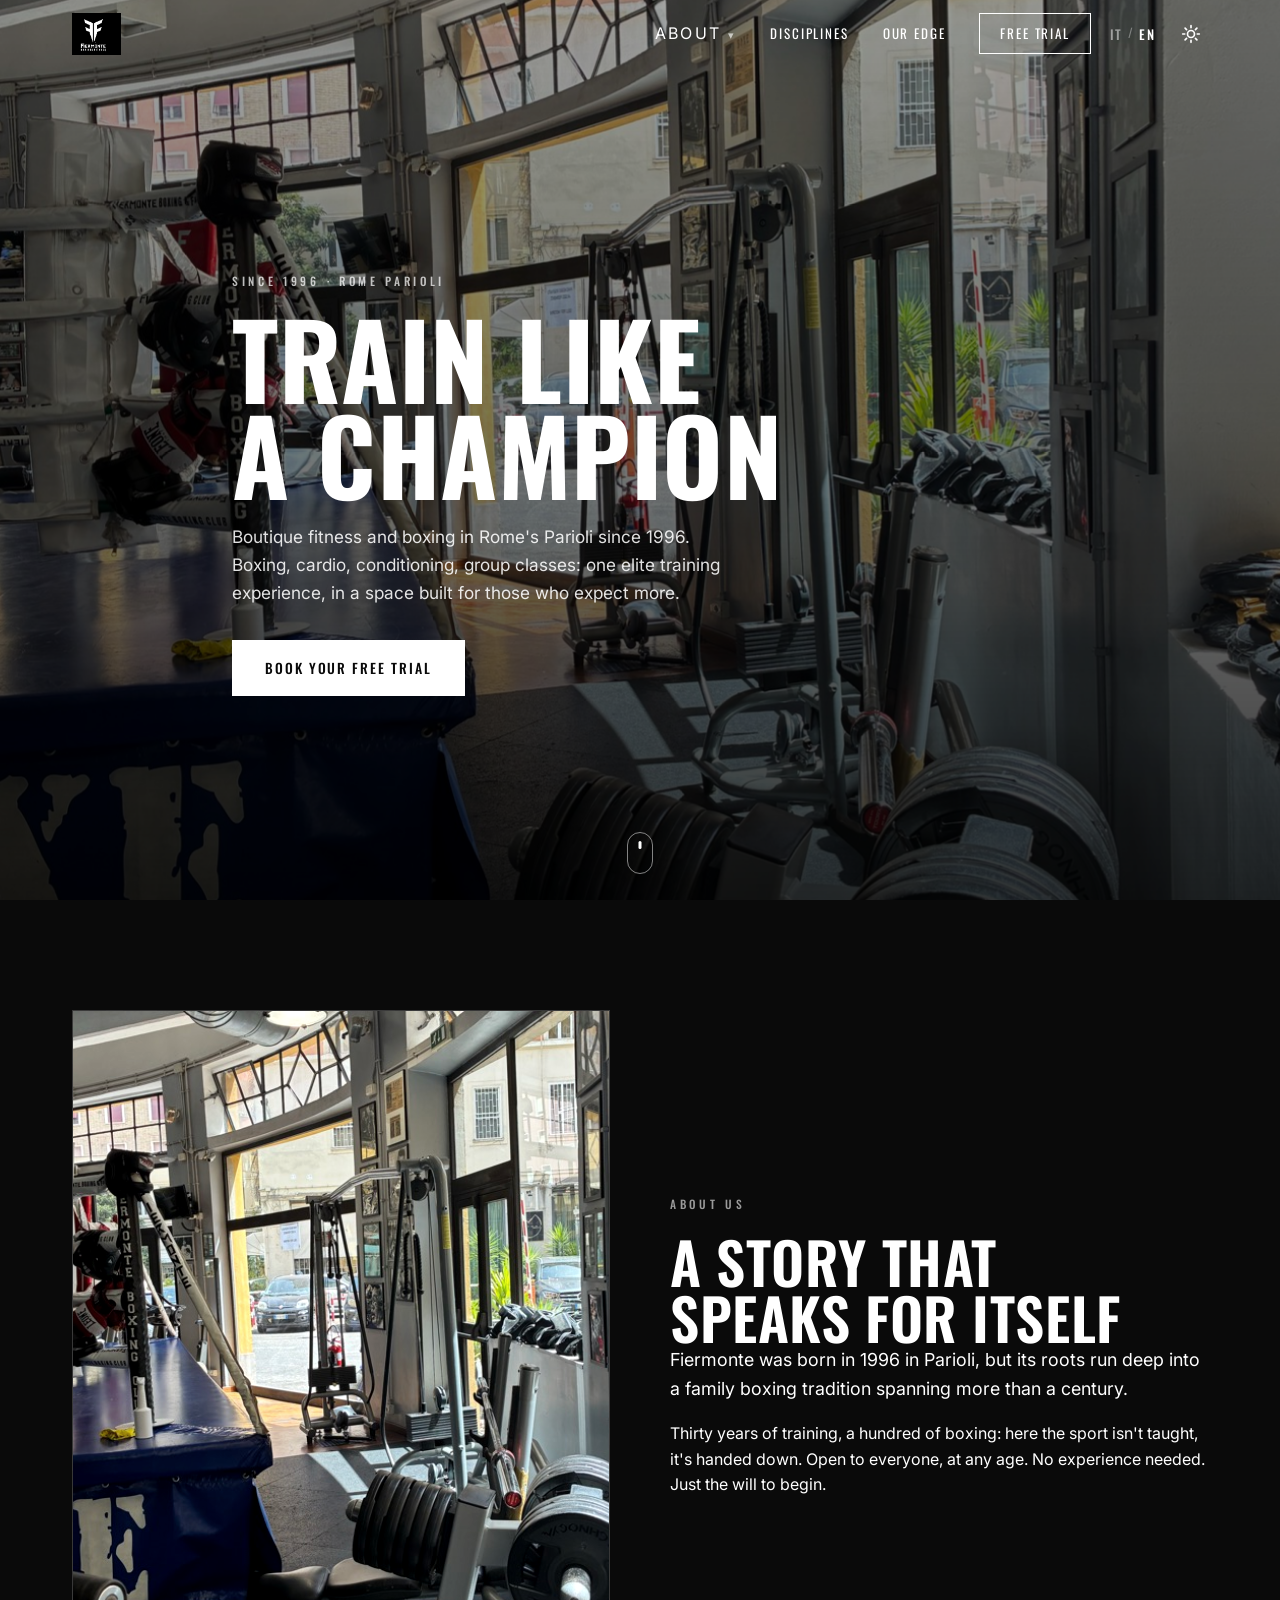
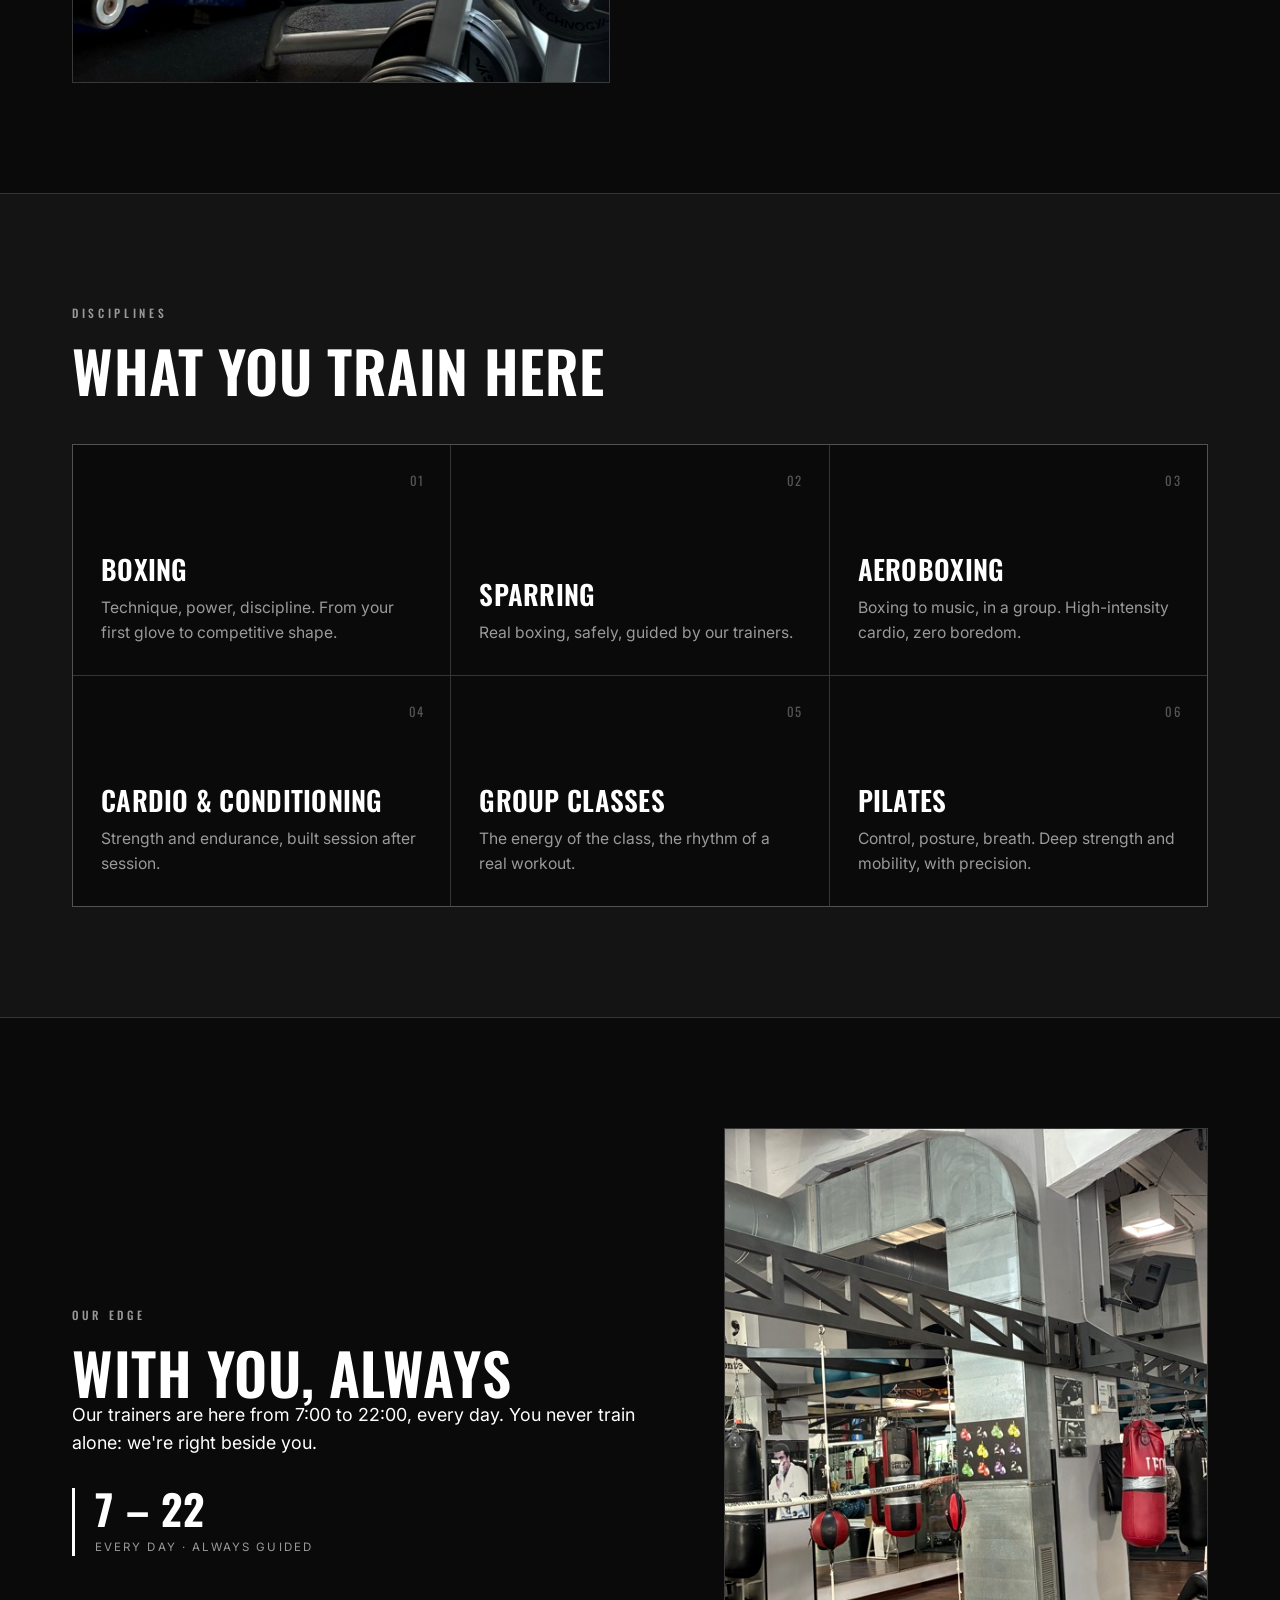
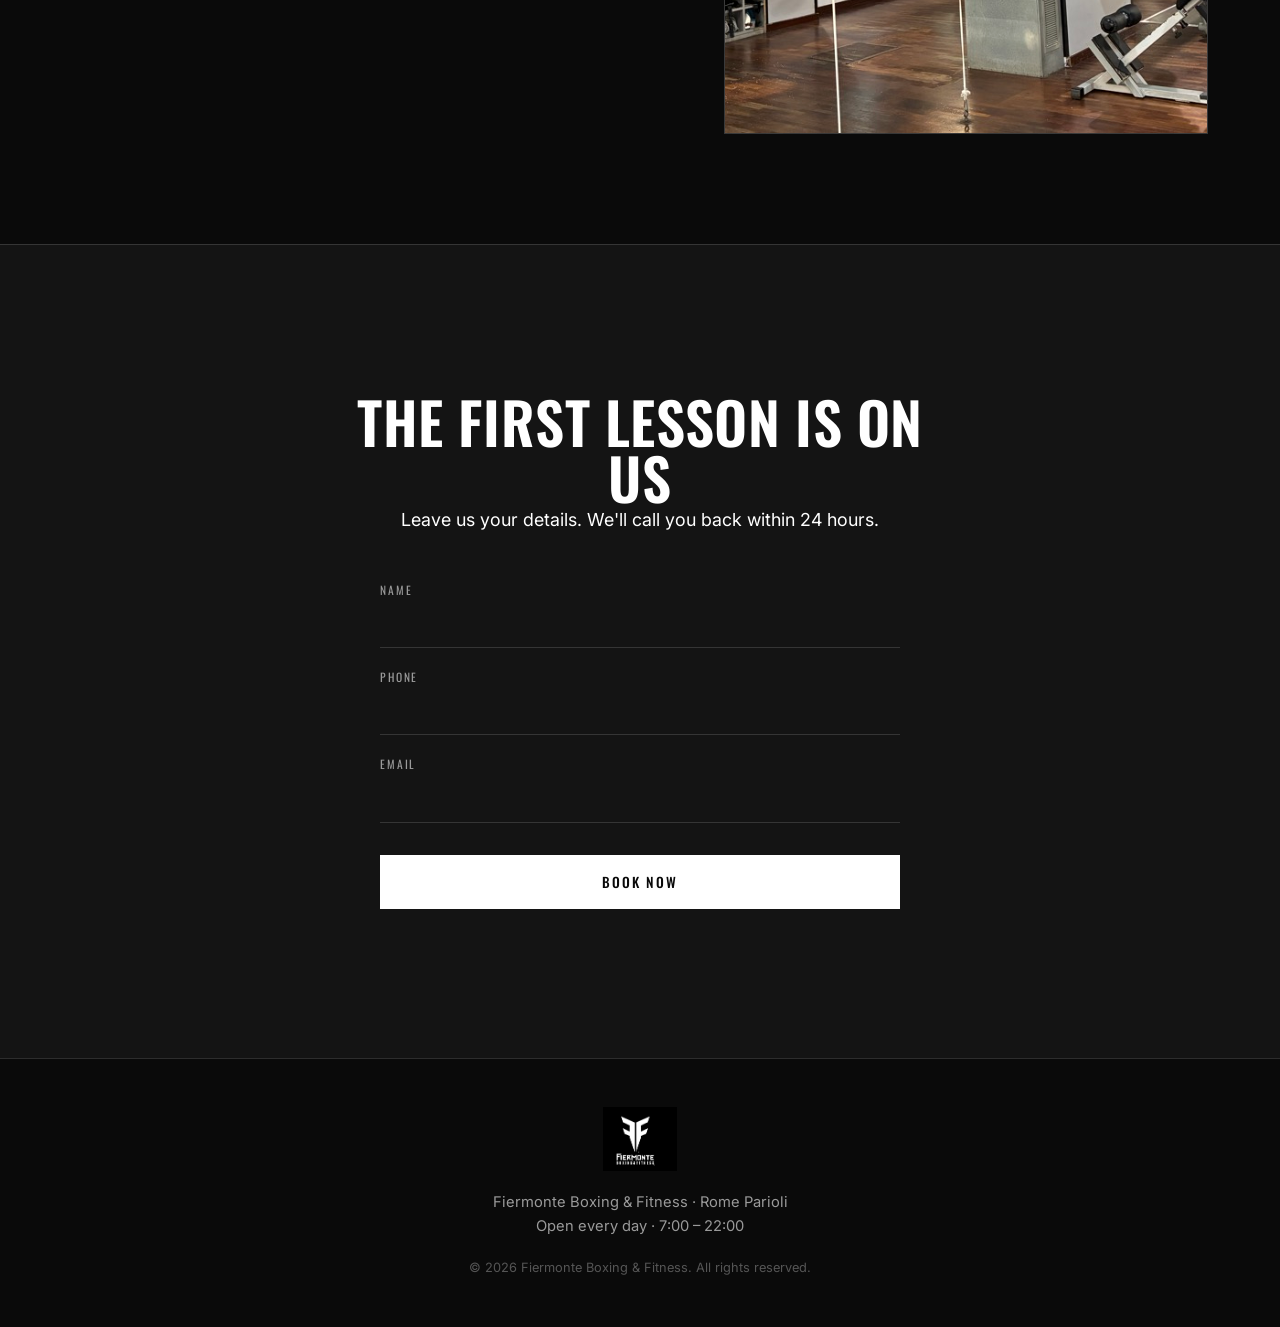
==== index.html @ 88314788 "Hero 6 foto, Pilates, menu Chi siamo con sottopagine" ====
<!DOCTYPE html>
<html lang="it">
<head>
  <meta charset="UTF-8" />
  <meta name="viewport" content="width=device-width, initial-scale=1.0" />
  <title>Fiermonte Boxing &amp; Fitness — Boutique Boxing ai Parioli, Roma</title>
  <meta name="description" content="Fiermonte Boxing & Fitness: boutique boxing ai Parioli dal 1996, da una tradizione pugilistica centenaria. Boxing, sparring, aeroboxing, cardio & conditioning. Prima lezione di prova gratuita." />

  <!-- Font: Oswald (titoli, richiama il lettering del logo) + Inter (corpo) -->
  <link rel="preconnect" href="https://fonts.googleapis.com" />
  <link rel="preconnect" href="https://fonts.gstatic.com" crossorigin />
  <link href="https://fonts.googleapis.com/css2?family=Oswald:wght@300;400;500;600;700&family=Inter:wght@300;400;500;600&display=swap" rel="stylesheet" />

  <link rel="stylesheet" href="css/style.css" />

  <!-- Applica il tema salvato prima del render, per evitare il lampo di colore -->
  <script>
    (function () {
      try {
        var t = localStorage.getItem('fiermonte_theme');
        document.documentElement.setAttribute('data-theme', t === 'light' ? 'light' : 'dark');
      } catch (e) {
        document.documentElement.setAttribute('data-theme', 'dark');
      }
    })();
  </script>
</head>
<body>

  <!-- ============================= HEADER ============================= -->
  <header class="site-header" id="siteHeader">
    <div class="container header-inner">
      <a href="#hero" class="brand" aria-label="Fiermonte Boxing & Fitness — home">
        <img src="media/logo/logo-white.png" alt="Fiermonte Boxing & Fitness" class="brand-logo logo-dark-bg" />
        <img src="media/logo/logo-dark.png" alt="" aria-hidden="true" class="brand-logo logo-light-bg" />
      </a>

      <div class="header-actions">
        <nav class="nav" id="mainNav" aria-label="Navigazione principale">
          <div class="nav-item has-dropdown">
            <button type="button" class="nav-link nav-dropdown-toggle" data-i18n="nav.about" aria-haspopup="true" aria-expanded="false">Chi siamo</button>
            <div class="nav-dropdown">
              <a href="#chi-siamo" class="nav-drop-link" data-i18n="nav.overview">Panoramica</a>
              <a href="storia.html" class="nav-drop-link" data-i18n="nav.history">Storia</a>
              <a href="team.html" class="nav-drop-link" data-i18n="nav.team">Team</a>
              <a href="calendario.html" class="nav-drop-link" data-i18n="nav.calendar">Calendario</a>
            </div>
          </div>
          <a href="#discipline" class="nav-link" data-i18n="nav.disciplines">Discipline</a>
          <a href="#plus" class="nav-link" data-i18n="nav.plus">Il nostro plus</a>
          <a href="#contatti" class="nav-link nav-cta" data-i18n="nav.trial">Prova gratuita</a>
        </nav>

        <!-- Selettore lingua -->
        <div class="lang-switch" role="group" aria-label="Lingua / Language">
          <button type="button" class="lang-btn" data-lang="it" aria-pressed="true">IT</button>
          <span class="lang-sep">/</span>
          <button type="button" class="lang-btn" data-lang="en" aria-pressed="false">EN</button>
        </div>

        <!-- Toggle tema chiaro/scuro -->
        <button type="button" class="theme-toggle" id="themeToggle" aria-label="Cambia tema chiaro/scuro">
          <svg class="icon-sun" viewBox="0 0 24 24" fill="none" stroke="currentColor" stroke-width="2" stroke-linecap="round" aria-hidden="true">
            <circle cx="12" cy="12" r="4.2"></circle>
            <path d="M12 2v2.5M12 19.5V22M2 12h2.5M19.5 12H22M4.9 4.9l1.8 1.8M17.3 17.3l1.8 1.8M19.1 4.9l-1.8 1.8M6.7 17.3l-1.8 1.8"></path>
          </svg>
          <svg class="icon-moon" viewBox="0 0 24 24" fill="currentColor" aria-hidden="true">
            <path d="M21 12.8A8.5 8.5 0 1 1 11.2 3a6.8 6.8 0 0 0 9.8 9.8z"></path>
          </svg>
        </button>

        <button class="nav-toggle" id="navToggle" aria-label="Apri menu" aria-expanded="false" aria-controls="mainNav">
          <span></span><span></span><span></span>
        </button>
      </div>
    </div>
  </header>

  <main>

    <!-- ============================= 1. HERO ============================= -->
    <section class="hero" id="hero">
      <!-- Carosello di foto della struttura a tutto schermo, generato da JS
           (vedi HERO_SLIDES in js/main.js). Le foto vanno in media/foto/
           come hero-1.jpg, hero-2.jpg, hero-3.jpg. Finche' non ci sono,
           compaiono placeholder scuri con etichetta. -->
      <div class="hero-slideshow" id="heroSlideshow" aria-hidden="true"></div>
      <div class="hero-overlay"></div>

      <div class="container hero-content">
        <p class="overline reveal" data-i18n="hero.overline">Dal 1996 · Roma Parioli</p>
        <h1 class="hero-title reveal" data-i18n="hero.title">Allenati<br />da campione</h1>
        <p class="hero-sub reveal" data-i18n="hero.sub">
          Fiermonte Boxing &amp; Fitness è la boutique del pugilato ai Parioli.
          Trent'anni di palestra, un secolo di tradizione di famiglia sul ring.
        </p>
        <a href="#contatti" class="btn btn-primary reveal" data-i18n="hero.cta">Prenota la tua prova gratuita</a>
      </div>

      <a href="#chi-siamo" class="hero-scroll" aria-label="Scorri in basso">
        <span></span>
      </a>
    </section>

    <!-- ============================= 2. CHI SIAMO ============================= -->
    <section class="section about" id="chi-siamo">
      <div class="container about-grid">
        <div class="about-media reveal">
          <div class="section-media" data-label="FOTO · chi-siamo.jpg">
            <img class="section-photo" src="media/foto/chi-siamo.jpg" alt="Interno della palestra Fiermonte ai Parioli" loading="lazy" onerror="this.style.display='none'" />
          </div>
        </div>
        <div class="about-text">
          <p class="overline reveal" data-i18n="about.overline">Chi siamo</p>
          <h2 class="section-title reveal" data-i18n="about.title">Una storia che<br />parla per noi</h2>
          <p class="lead reveal" data-i18n="about.lead">
            Fiermonte nasce nel 1996 ai Parioli, ma le sue radici affondano in una
            tradizione di famiglia nel pugilato che dura da oltre un secolo.
          </p>
          <p class="reveal" data-i18n="about.body">
            Trent'anni di palestra, cento di boxe: qui il pugilato non si insegna,
            si tramanda. Accessibile a chiunque, a qualunque età. Non serve
            esperienza. Serve solo voglia di iniziare.
          </p>
        </div>
      </div>
    </section>

    <!-- ============================= 3. DISCIPLINE ============================= -->
    <section class="section disciplines" id="discipline">
      <div class="container">
        <div class="section-head">
          <p class="overline reveal" data-i18n="disc.overline">Discipline</p>
          <h2 class="section-title reveal" data-i18n="disc.title">Cosa alleni da noi</h2>
        </div>
        <!-- Le schede sono generate da JS a partire da window.DISCIPLINE (js/i18n.js).
             Per aggiungerne una in futuro basta aggiungere un oggetto li'. -->
        <div class="disciplines-grid" id="disciplinesGrid"></div>
      </div>
    </section>

    <!-- ============================= 4. IL NOSTRO PLUS ============================= -->
    <section class="section plus" id="plus">
      <div class="container plus-grid">
        <div class="plus-text">
          <p class="overline reveal" data-i18n="plus.overline">Il nostro plus</p>
          <h2 class="section-title reveal" data-i18n="plus.title">Con te, sempre</h2>
          <p class="lead reveal" data-i18n="plus.lead">
            I nostri istruttori sono presenti dalle 7:00 alle 22:00, ogni giorno.
            Non ti alleni da solo: ti seguiamo noi.
          </p>
          <div class="plus-hours reveal">
            <span class="plus-hours-num">7 – 22</span>
            <span class="plus-hours-label" data-i18n="plus.hoursLabel">ogni giorno · sempre seguito</span>
          </div>
        </div>
        <div class="plus-media reveal">
          <div class="section-media" data-label="FOTO · plus.jpg">
            <img class="section-photo" src="media/foto/plus.jpg" alt="Sacchi e attrezzatura nella palestra Fiermonte" loading="lazy" onerror="this.style.display='none'" />
          </div>
        </div>
      </div>
    </section>

    <!-- ============================= 5. FORM / CTA FINALE ============================= -->
    <section class="section contact" id="contatti">
      <div class="container contact-inner">
        <div class="section-head center">
          <p class="overline reveal" data-i18n="contact.overline">Prova gratuita</p>
          <h2 class="section-title reveal" data-i18n="contact.title">La prima lezione è nostra</h2>
          <p class="lead reveal" data-i18n="contact.lead">Lasciaci un contatto. Ti richiamiamo entro 24 ore.</p>
        </div>

        <!-- NOTA: il form per ora NON invia nulla. La logica e' in js/main.js
             e mostra solo un messaggio di conferma. Da collegare in seguito. -->
        <form class="contact-form reveal" id="contactForm" novalidate>
          <div class="field">
            <label for="nome" data-i18n="contact.name">Nome</label>
            <input type="text" id="nome" name="nome" autocomplete="name" required />
          </div>
          <div class="field">
            <label for="telefono" data-i18n="contact.phone">Telefono</label>
            <input type="tel" id="telefono" name="telefono" autocomplete="tel" required />
          </div>
          <div class="field">
            <label for="email" data-i18n="contact.email">Email</label>
            <input type="email" id="email" name="email" autocomplete="email" required />
          </div>
          <button type="submit" class="btn btn-primary btn-block" data-i18n="contact.submit">Prenota ora</button>
          <p class="form-feedback" id="formFeedback" role="status" aria-live="polite"></p>
        </form>
      </div>
    </section>

  </main>

  <!-- ============================= FOOTER ============================= -->
  <footer class="site-footer">
    <div class="container footer-inner">
      <img src="media/logo/logo-white.png" alt="Fiermonte Boxing & Fitness" class="footer-logo logo-dark-bg" />
      <img src="media/logo/logo-dark.png" alt="" aria-hidden="true" class="footer-logo logo-light-bg" />
      <div class="footer-meta">
        <p data-i18n="footer.line1">Fiermonte Boxing &amp; Fitness · Roma Parioli</p>
        <p data-i18n="footer.line2">Aperti tutti i giorni · 7:00 – 22:00</p>
      </div>
      <p class="footer-copy" id="footerCopy"></p>
    </div>
  </footer>

  <script src="js/i18n.js"></script>
  <script src="js/main.js"></script>
</body>
</html>
---- css/style.css ----
/* =====================================================================
   FIERMONTE BOXING & FITNESS — style.css
   Minimal bianco/nero · mobile-first · nessun framework
   Temi: scuro (default) e chiaro, via [data-theme] su <html>.
   ===================================================================== */

/* ---------- Token di tema ---------- */
:root {
  /* palette grezza */
  --font-display: 'Oswald', Impact, sans-serif;
  --font-body: 'Inter', -apple-system, BlinkMacSystemFont, 'Segoe UI', sans-serif;
  --header-h: 68px;
  --maxw: 1180px;
  --ease: cubic-bezier(0.22, 1, 0.36, 1);

  /* TEMA SCURO (default) */
  --bg: #0a0a0a;
  --bg-alt: #141414;
  --fg: #ffffff;
  --fg-muted: #9a9a9a;
  --fg-faint: #555555;
  --line: rgba(255, 255, 255, 0.14);
  --card-bg: #0a0a0a;
  --card-bg-hover: #141414;
  --btn-bg: #ffffff;
  --btn-fg: #0a0a0a;
  --header-bg: rgba(10, 10, 10, 0.92);
  --placeholder-a: #1a1a1a;
  --placeholder-b: #161616;
  --placeholder-fg: #6a6a6a;
}

:root[data-theme="light"] {
  --bg: #ffffff;
  --bg-alt: #f4f4f3;
  --fg: #0f0f0f;
  --fg-muted: #6a6a6a;
  --fg-faint: #a0a0a0;
  --line: rgba(0, 0, 0, 0.14);
  --card-bg: #ffffff;
  --card-bg-hover: #f4f4f3;
  --btn-bg: #0f0f0f;
  --btn-fg: #ffffff;
  --header-bg: rgba(255, 255, 255, 0.9);
  --placeholder-a: #e7e7e5;
  --placeholder-b: #efefed;
  --placeholder-fg: #b3b3b3;
}

/* ---------- Reset ---------- */
*, *::before, *::after { box-sizing: border-box; margin: 0; padding: 0; }

html { scroll-behavior: smooth; -webkit-text-size-adjust: 100%; }

body {
  font-family: var(--font-body);
  background: var(--bg);
  color: var(--fg);
  line-height: 1.6;
  font-weight: 400;
  overflow-x: hidden;
  -webkit-font-smoothing: antialiased;
  transition: background .4s var(--ease), color .4s var(--ease);
}

img, video { display: block; max-width: 100%; }
a { color: inherit; text-decoration: none; }
button { font-family: inherit; cursor: pointer; border: none; background: none; }
ul { list-style: none; }

/* ---------- Layout helper ---------- */
.container {
  width: 100%;
  max-width: var(--maxw);
  margin-inline: auto;
  padding-inline: 22px;
}

.section { padding-block: 88px; }

/* ---------- Tipografia condivisa ---------- */
.overline {
  font-family: var(--font-display);
  text-transform: uppercase;
  letter-spacing: 0.32em;
  font-size: 0.72rem;
  font-weight: 500;
  color: var(--fg-muted);
  margin-bottom: 20px;
}

.section-title {
  font-family: var(--font-display);
  text-transform: uppercase;
  font-weight: 600;
  line-height: 0.98;
  letter-spacing: 0.01em;
  font-size: clamp(2.1rem, 7vw, 3.6rem);
}

.section-head { margin-bottom: 46px; }
.section-head.center { text-align: center; max-width: 640px; margin-inline: auto; }

.lead {
  font-size: 1.12rem;
  font-weight: 400;
  color: var(--fg);
  opacity: 0.92;
  margin-bottom: 18px;
}

/* ---------- Bottoni ---------- */
.btn {
  display: inline-block;
  font-family: var(--font-display);
  text-transform: uppercase;
  letter-spacing: 0.14em;
  font-size: 0.86rem;
  font-weight: 500;
  padding: 16px 32px;
  transition: transform .3s var(--ease), background .3s var(--ease), color .3s var(--ease);
}
.btn-primary {
  background: var(--btn-bg);
  color: var(--btn-fg);
  border: 1.5px solid var(--btn-bg);
}
.btn-primary:hover { background: transparent; color: var(--fg); transform: translateY(-2px); }
.btn-block { width: 100%; text-align: center; }

/* =====================================================================
   HEADER
   Colori guidati da --hdr-* cosi' si adattano a scroll e tema.
   Non scrollato = trasparente sopra l'hero scuro -> testo bianco.
   Scrollato = sfondo del tema -> testo del tema.
   Menu aperto = trasparente sopra overlay scuro -> testo bianco.
   ===================================================================== */
.site-header {
  --hdr-fg: #ffffff;      /* colore icone/testo header */
  --hdr-fg-inv: #0a0a0a;  /* colore opposto (per hover pieni) */
  --hdr-bg: transparent;
  --hdr-border: transparent;

  position: fixed;
  inset: 0 0 auto 0;
  height: var(--header-h);
  z-index: 100;
  display: flex;
  align-items: center;
  background: var(--hdr-bg);
  border-bottom: 1px solid var(--hdr-border);
  transition: background .4s var(--ease), border-color .4s var(--ease);
}
.site-header.scrolled {
  --hdr-fg: var(--fg);
  --hdr-fg-inv: var(--bg);
  --hdr-bg: var(--header-bg);
  --hdr-border: var(--line);
  backdrop-filter: blur(10px);
}
/* Quando il menu mobile e' aperto l'header torna trasparente su overlay scuro */
.site-header.menu-open {
  --hdr-fg: #ffffff;
  --hdr-fg-inv: #0a0a0a;
  --hdr-bg: transparent;
  --hdr-border: transparent;
  backdrop-filter: none;
}

.header-inner {
  display: flex;
  align-items: center;
  justify-content: space-between;
}
.brand { display: inline-flex; align-items: center; }
.brand-logo { height: 42px; width: auto; }
/* Scambio logo: chiaro su fondo scuro, scuro su fondo chiaro */
.logo-light-bg { display: none; }   /* logo scuro, per header chiaro */
:root[data-theme="light"] .site-header.scrolled:not(.menu-open) .brand .logo-dark-bg { display: none; }
:root[data-theme="light"] .site-header.scrolled:not(.menu-open) .brand .logo-light-bg { display: block; }

.header-actions { display: flex; align-items: center; gap: 18px; }

/* Selettore lingua IT / EN */
.lang-switch {
  display: flex; align-items: center; gap: 5px;
  font-family: var(--font-display);
}
.lang-btn {
  color: var(--hdr-fg);
  opacity: 0.5;
  font-family: inherit;
  text-transform: uppercase;
  letter-spacing: 0.1em;
  font-size: 0.82rem;
  font-weight: 500;
  padding: 4px 1px;
  transition: opacity .25s var(--ease), color .25s var(--ease);
}
.lang-btn:hover { opacity: 0.85; }
.lang-btn.active { opacity: 1; }
.lang-sep { color: var(--hdr-fg); opacity: 0.35; font-size: 0.8rem; }

/* Toggle tema chiaro/scuro */
.theme-toggle {
  width: 34px; height: 34px;
  display: flex; align-items: center; justify-content: center;
  color: var(--hdr-fg);
  transition: opacity .25s var(--ease);
}
.theme-toggle:hover { opacity: 0.65; }
.theme-toggle svg { width: 20px; height: 20px; display: block; }
.theme-toggle .icon-moon { display: none; }
:root[data-theme="light"] .theme-toggle .icon-sun { display: none; }
:root[data-theme="light"] .theme-toggle .icon-moon { display: block; }

.nav { display: none; }
.nav-link {
  font-family: var(--font-display);
  text-transform: uppercase;
  letter-spacing: 0.14em;
  font-size: 0.82rem;
  font-weight: 400;
  color: var(--hdr-fg);
  transition: opacity .25s;
}
.nav-link:hover { opacity: 0.6; }
.nav-cta {
  border: 1.5px solid var(--hdr-fg);
  padding: 9px 20px;
}
.nav-cta:hover { background: var(--hdr-fg); color: var(--hdr-fg-inv); opacity: 1; }

/* Hamburger */
.nav-toggle {
  width: 42px; height: 42px;
  display: flex; flex-direction: column;
  justify-content: center; align-items: center; gap: 5px;
  z-index: 110;
}
.nav-toggle span {
  width: 24px; height: 2px; background: var(--hdr-fg);
  transition: transform .3s var(--ease), opacity .3s var(--ease), background .3s var(--ease);
}
.nav-toggle.open span:nth-child(1) { transform: translateY(7px) rotate(45deg); }
.nav-toggle.open span:nth-child(2) { opacity: 0; }
.nav-toggle.open span:nth-child(3) { transform: translateY(-7px) rotate(-45deg); }

/* Menu a tendina "Chi siamo" */
.nav-item { position: relative; }
.nav-dropdown-toggle { font: inherit; }
.nav-dropdown-toggle::after {
  content: "\25BE";
  margin-left: 7px; font-size: 0.7em;
  opacity: 0.65; display: inline-block;
}
.nav-drop-link {
  font-family: var(--font-display);
  text-transform: uppercase;
  letter-spacing: 0.12em;
  font-weight: 400;
  transition: opacity .2s var(--ease), background .2s var(--ease);
}
.nav-drop-link:hover { opacity: 0.6; }

/* =====================================================================
   1. HERO  (sempre scuro/cinematografico in entrambi i temi)
   ===================================================================== */
.hero {
  position: relative;
  min-height: 100vh;
  min-height: 100svh;
  display: flex;
  align-items: center;
  overflow: hidden;
  background: radial-gradient(ellipse at 50% 30%, #1c1c1c 0%, #0a0a0a 70%);
}
/* Carosello foto di sfondo */
.hero-slideshow { position: absolute; inset: 0; z-index: 0; overflow: hidden; }
.hero-slide {
  position: absolute; inset: 0;
  opacity: 0;
  transition: opacity 1.2s var(--ease);
}
.hero-slide.active { opacity: 1; }
.hero-slide img {
  width: 100%; height: 100%;
  object-fit: cover;
  transform: scale(1.06);
}
.hero-slide.active img { animation: heroZoom 7.2s ease-out both; }
@keyframes heroZoom {
  from { transform: scale(1); }
  to   { transform: scale(1.1); }
}
.hero-slide.no-image {
  background: repeating-linear-gradient(45deg, #141414 0 14px, #0f0f0f 14px 28px);
  display: flex; align-items: center; justify-content: center;
}
.hero-slide.no-image img { display: none; }
.hero-slide.no-image::after {
  content: attr(data-label);
  font-family: var(--font-display);
  text-transform: uppercase;
  letter-spacing: 0.22em;
  font-size: 0.78rem;
  color: #3a3a3a;
}
.hero-overlay {
  position: absolute; inset: 0; z-index: 1;
  background: linear-gradient(180deg, rgba(0,0,0,0.35) 0%, rgba(0,0,0,0.55) 55%, rgba(0,0,0,0.8) 100%);
}
.hero-content { position: relative; z-index: 2; padding-top: var(--header-h); }
/* testo hero sempre chiaro (sta su immagini scure) */
.hero .overline { color: rgba(255,255,255,0.72); }
.hero-title {
  font-family: var(--font-display);
  text-transform: uppercase;
  font-weight: 700;
  line-height: 0.92;
  letter-spacing: 0.005em;
  font-size: clamp(2.9rem, 13vw, 6.5rem);
  margin: 14px 0 22px;
  color: #ffffff;
}
.hero-sub {
  font-size: 1.08rem;
  color: rgba(255,255,255,0.88);
  max-width: 520px;
  margin-bottom: 34px;
}
.hero .btn-primary { background: #ffffff; color: #0a0a0a; border-color: #ffffff; }
.hero .btn-primary:hover { background: transparent; color: #ffffff; }

/* Indicatore scroll */
.hero-scroll {
  position: absolute; bottom: 26px; left: 50%;
  transform: translateX(-50%); z-index: 2;
  width: 26px; height: 42px;
  border: 1.5px solid rgba(255,255,255,0.5);
  border-radius: 14px;
}
.hero-scroll span {
  position: absolute; top: 8px; left: 50%;
  width: 3px; height: 8px; background: #ffffff;
  border-radius: 2px; transform: translateX(-50%);
  animation: scrollDot 1.8s var(--ease) infinite;
}
@keyframes scrollDot {
  0% { opacity: 0; transform: translate(-50%, 0); }
  40% { opacity: 1; }
  80%, 100% { opacity: 0; transform: translate(-50%, 14px); }
}

/* =====================================================================
   PLACEHOLDER MEDIA (foto non ancora caricate)
   ===================================================================== */
.media-placeholder {
  position: relative;
  width: 100%;
  aspect-ratio: 4 / 5;
  background: repeating-linear-gradient(45deg, var(--placeholder-a) 0 12px, var(--placeholder-b) 12px 24px);
  border: 1px solid var(--line);
  display: flex; align-items: center; justify-content: center;
}
.media-placeholder span {
  font-family: var(--font-display);
  text-transform: uppercase;
  letter-spacing: 0.18em;
  font-size: 0.72rem;
  color: var(--placeholder-fg);
}

/* Foto di sezione (chi siamo / plus) con cornice, ritaglio e trattamento uniforme */
.section-media {
  position: relative;
  width: 100%;
  aspect-ratio: 4 / 5;
  overflow: hidden;
  border: 1px solid var(--line);
  background: repeating-linear-gradient(45deg, var(--placeholder-a) 0 12px, var(--placeholder-b) 12px 24px);
}
/* etichetta di fallback: visibile solo se la foto manca (img nascosta) */
.section-media::after {
  content: attr(data-label);
  position: absolute; inset: 0;
  display: flex; align-items: center; justify-content: center;
  font-family: var(--font-display);
  text-transform: uppercase; letter-spacing: 0.18em;
  font-size: 0.72rem; color: var(--placeholder-fg);
}
.section-photo {
  position: relative;
  width: 100%; height: 100%;
  object-fit: cover;
  display: block;
  z-index: 1;
  filter: contrast(1.05) saturate(0.92);
}

/* =====================================================================
   2. CHI SIAMO
   ===================================================================== */
.about { background: var(--bg); }
.about-grid { display: grid; gap: 40px; }
.about-media .media-placeholder { aspect-ratio: 4 / 5; }

/* =====================================================================
   3. DISCIPLINE
   ===================================================================== */
.disciplines { background: var(--bg-alt); border-block: 1px solid var(--line); }
.disciplines-grid {
  display: grid;
  grid-template-columns: 1fr;
  gap: 1px;
  background: var(--line);
  border: 1px solid var(--line);
}
.discipline-card {
  position: relative;
  background: var(--card-bg);
  padding: 34px 28px 30px;
  min-height: 230px;
  display: flex;
  flex-direction: column;
  justify-content: flex-end;
  overflow: hidden;
  transition: background .35s var(--ease);
}
.discipline-card:hover { background: var(--card-bg-hover); }
.discipline-index {
  position: absolute; top: 26px; right: 26px;
  font-family: var(--font-display);
  font-size: 0.8rem; letter-spacing: 0.1em;
  color: var(--fg-faint);
}
.discipline-name {
  font-family: var(--font-display);
  text-transform: uppercase;
  font-weight: 600;
  font-size: 1.7rem;
  line-height: 1;
  letter-spacing: 0.01em;
  margin-bottom: 12px;
  color: var(--fg);
}
.discipline-desc { color: var(--fg-muted); font-size: 0.98rem; max-width: 42ch; }
.discipline-card::after {
  content: ""; position: absolute; left: 28px; bottom: 0;
  width: 34px; height: 3px; background: var(--fg);
  transform: scaleX(0); transform-origin: left;
  transition: transform .4s var(--ease);
}
.discipline-card:hover::after { transform: scaleX(1); }

/* =====================================================================
   4. IL NOSTRO PLUS
   ===================================================================== */
.plus { background: var(--bg); }
.plus-grid { display: grid; gap: 40px; }
.plus-media .media-placeholder { aspect-ratio: 4 / 5; }
.plus-hours {
  margin-top: 30px;
  display: flex; flex-direction: column;
  border-left: 3px solid var(--fg);
  padding-left: 20px;
}
.plus-hours-num {
  font-family: var(--font-display);
  font-weight: 700; font-size: 2.6rem; line-height: 1;
  letter-spacing: 0.02em;
}
.plus-hours-label {
  text-transform: uppercase; letter-spacing: 0.18em;
  font-size: 0.72rem; color: var(--fg-muted); margin-top: 8px;
}

/* =====================================================================
   5. CONTATTI / FORM
   ===================================================================== */
.contact { background: var(--bg-alt); border-top: 1px solid var(--line); }
.contact-form { max-width: 520px; margin-inline: auto; }
.field { margin-bottom: 20px; }
.field label {
  display: block;
  font-family: var(--font-display);
  text-transform: uppercase; letter-spacing: 0.16em;
  font-size: 0.72rem; color: var(--fg-muted); margin-bottom: 8px;
}
.field input {
  width: 100%;
  background: transparent;
  border: none;
  border-bottom: 1.5px solid var(--line);
  color: var(--fg);
  font-family: var(--font-body);
  font-size: 1.05rem;
  padding: 10px 2px;
  transition: border-color .3s var(--ease);
}
.field input:focus { outline: none; border-color: var(--fg); }
.field input::placeholder { color: var(--fg-faint); }
.contact-form .btn { margin-top: 12px; }
.form-feedback {
  margin-top: 18px; text-align: center;
  font-size: 0.95rem; min-height: 1.4em;
  color: var(--fg-muted);
}
.form-feedback.ok { color: var(--fg); }
.form-feedback.err { color: #e5484d; }

/* =====================================================================
   PAGINE INTERNE (Storia / Team / Calendario)
   ===================================================================== */
.page-hero {
  padding-top: calc(var(--header-h) + 80px);
  padding-bottom: 90px;
  min-height: 62vh;
  display: flex;
  flex-direction: column;
  justify-content: center;
  border-bottom: 1px solid var(--line);
}
.page-hero .section-title { font-size: clamp(2.6rem, 9vw, 5rem); margin-top: 12px; }
.page-hero .lead { margin-top: 22px; color: var(--fg-muted); }
.page-empty {
  padding-block: 100px;
  text-align: center;
  color: var(--fg-faint);
  font-family: var(--font-display);
  text-transform: uppercase;
  letter-spacing: 0.2em;
  font-size: 0.8rem;
}

/* =====================================================================
   FOOTER
   ===================================================================== */
.site-footer { background: var(--bg); border-top: 1px solid var(--line); padding-block: 48px; }
.footer-inner { display: flex; flex-direction: column; align-items: center; gap: 20px; text-align: center; }
.footer-logo { height: 64px; width: auto; }
/* Scambio logo footer secondo il tema */
:root[data-theme="light"] .site-footer .logo-dark-bg { display: none; }
:root[data-theme="light"] .site-footer .logo-light-bg { display: block; }
.footer-meta p { color: var(--fg-muted); font-size: 0.92rem; }
.footer-copy { color: var(--fg-faint); font-size: 0.8rem; }

/* =====================================================================
   ANIMAZIONE REVEAL ALLO SCROLL
   ===================================================================== */
.reveal { opacity: 0; transform: translateY(24px); transition: opacity .7s var(--ease), transform .7s var(--ease); }
.reveal.in { opacity: 1; transform: none; }
@media (prefers-reduced-motion: reduce) {
  .reveal { opacity: 1; transform: none; transition: none; }
  html { scroll-behavior: auto; }
  .hero-scroll span { animation: none; }
  .hero-slide.active img { animation: none; transform: none; }
}

/* =====================================================================
   BREAKPOINT — TABLET
   ===================================================================== */
@media (min-width: 720px) {
  .section { padding-block: 110px; }
  .disciplines-grid { grid-template-columns: 1fr 1fr; }
  .about-grid { grid-template-columns: 1fr 1fr; align-items: center; gap: 60px; }
  .plus-grid { grid-template-columns: 1.1fr 0.9fr; align-items: center; gap: 60px; }
  .plus-media { order: 2; }
}

/* =====================================================================
   BREAKPOINT — DESKTOP
   ===================================================================== */
@media (min-width: 960px) {
  .nav { display: flex; align-items: center; gap: 34px; }
  .nav-toggle { display: none; }
  .disciplines-grid { grid-template-columns: repeat(3, 1fr); }
  .hero-content { max-width: 860px; }

  /* Tendina desktop: pannello sotto la voce */
  .nav-dropdown {
    position: absolute;
    top: 100%; left: 50%;
    transform: translateX(-50%) translateY(10px);
    min-width: 190px;
    background: var(--header-bg);
    backdrop-filter: blur(12px);
    border: 1px solid var(--line);
    padding: 10px 0;
    display: flex; flex-direction: column;
    opacity: 0; visibility: hidden; pointer-events: none;
    transition: opacity .25s var(--ease), transform .25s var(--ease);
  }
  .nav-item.has-dropdown:hover .nav-dropdown,
  .nav-item.has-dropdown:focus-within .nav-dropdown,
  .nav-item.has-dropdown.open .nav-dropdown {
    opacity: 1; visibility: visible; pointer-events: auto;
    transform: translateX(-50%) translateY(4px);
  }
  .nav-dropdown .nav-drop-link {
    padding: 11px 24px;
    font-size: 0.78rem;
    color: var(--fg);
    white-space: nowrap;
  }
}

/* =====================================================================
   NAV MOBILE (overlay a tutto schermo, sempre scuro per coerenza)
   ===================================================================== */
@media (max-width: 959px) {
  .nav {
    /* altezza esplicita: un antenato con backdrop-filter puo' diventare
       il containing block dei figli fixed, quindi non usiamo inset:0 */
    position: fixed;
    top: 0; left: 0;
    width: 100%; height: 100vh; height: 100svh;
    background: rgba(10,10,10,0.98);
    backdrop-filter: blur(6px);
    flex-direction: column;
    align-items: center; justify-content: center;
    gap: 30px;
    transform: translateY(-100%);
    transition: transform .45s var(--ease);
    display: flex;
  }
  .nav.open { transform: translateY(0); }
  /* nell'overlay scuro i link sono sempre bianchi */
  .nav .nav-link { color: #ffffff; font-size: 1.4rem; letter-spacing: 0.16em; }
  .nav .nav-cta { border-color: #ffffff; padding: 14px 30px; }
  .nav .nav-cta:hover { background: #ffffff; color: #0a0a0a; }

  /* Tendina mobile: si espande in verticale dentro l'overlay */
  .nav-item.has-dropdown { display: flex; flex-direction: column; align-items: center; }
  .nav-dropdown {
    display: none;
    flex-direction: column; align-items: center;
    gap: 16px; margin-top: 16px;
  }
  .nav-item.has-dropdown.open .nav-dropdown { display: flex; }
  .nav-item.has-dropdown.open .nav-dropdown-toggle::after { transform: rotate(180deg); }
  .nav-dropdown .nav-drop-link {
    color: #ffffff; font-size: 1rem; letter-spacing: 0.16em;
    opacity: 0.85;
  }
}
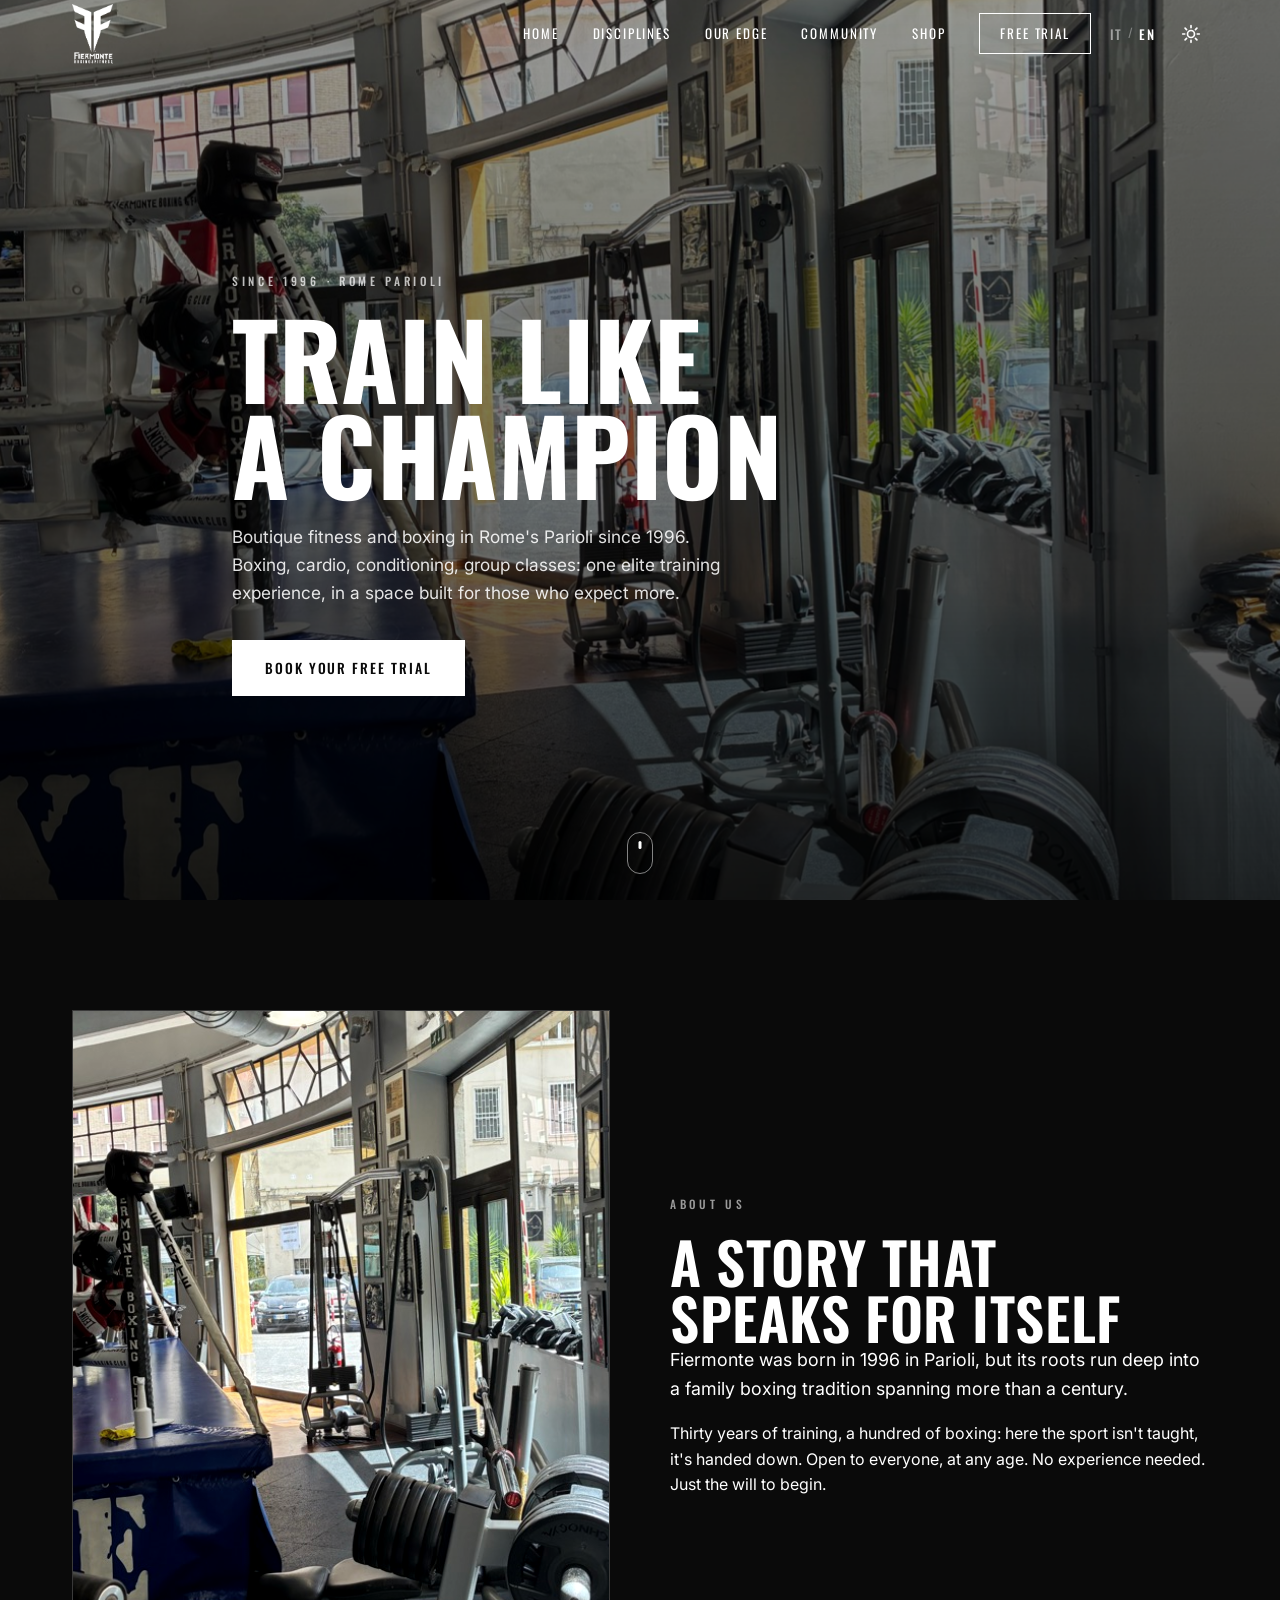
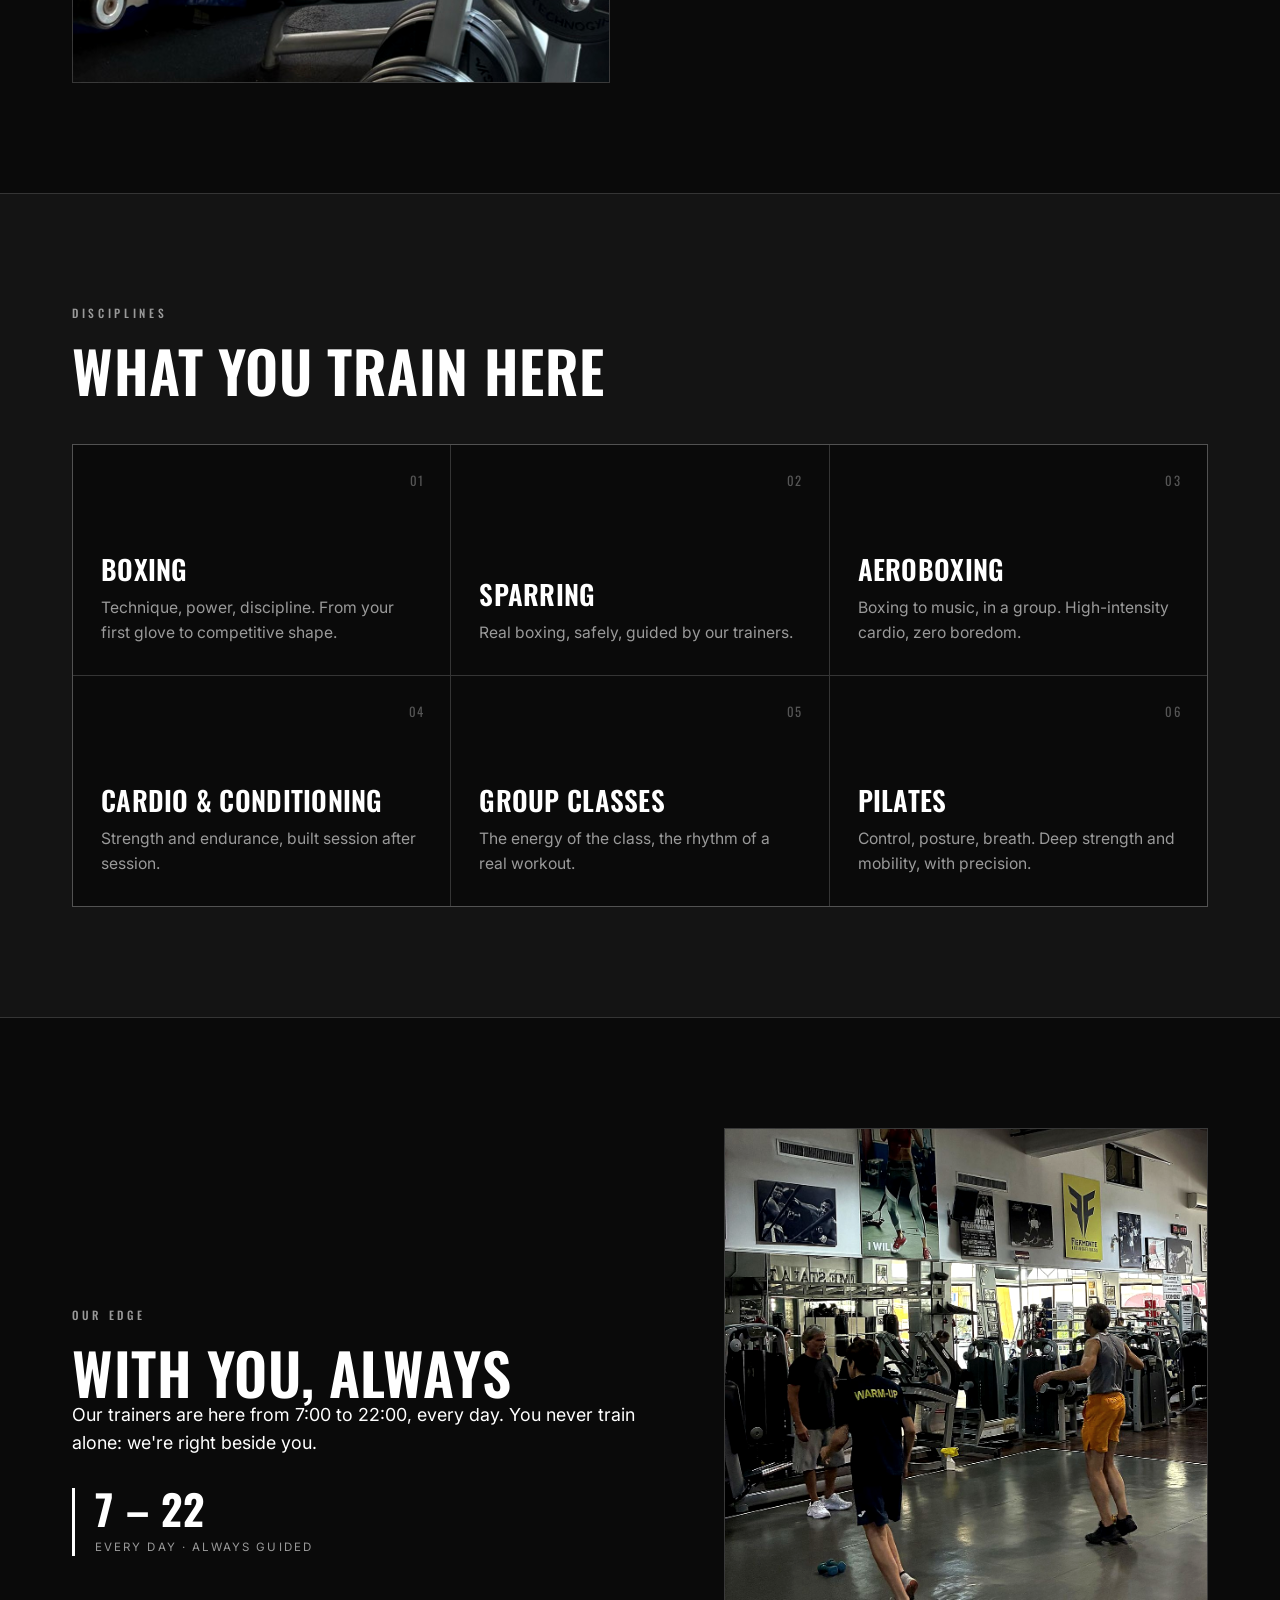
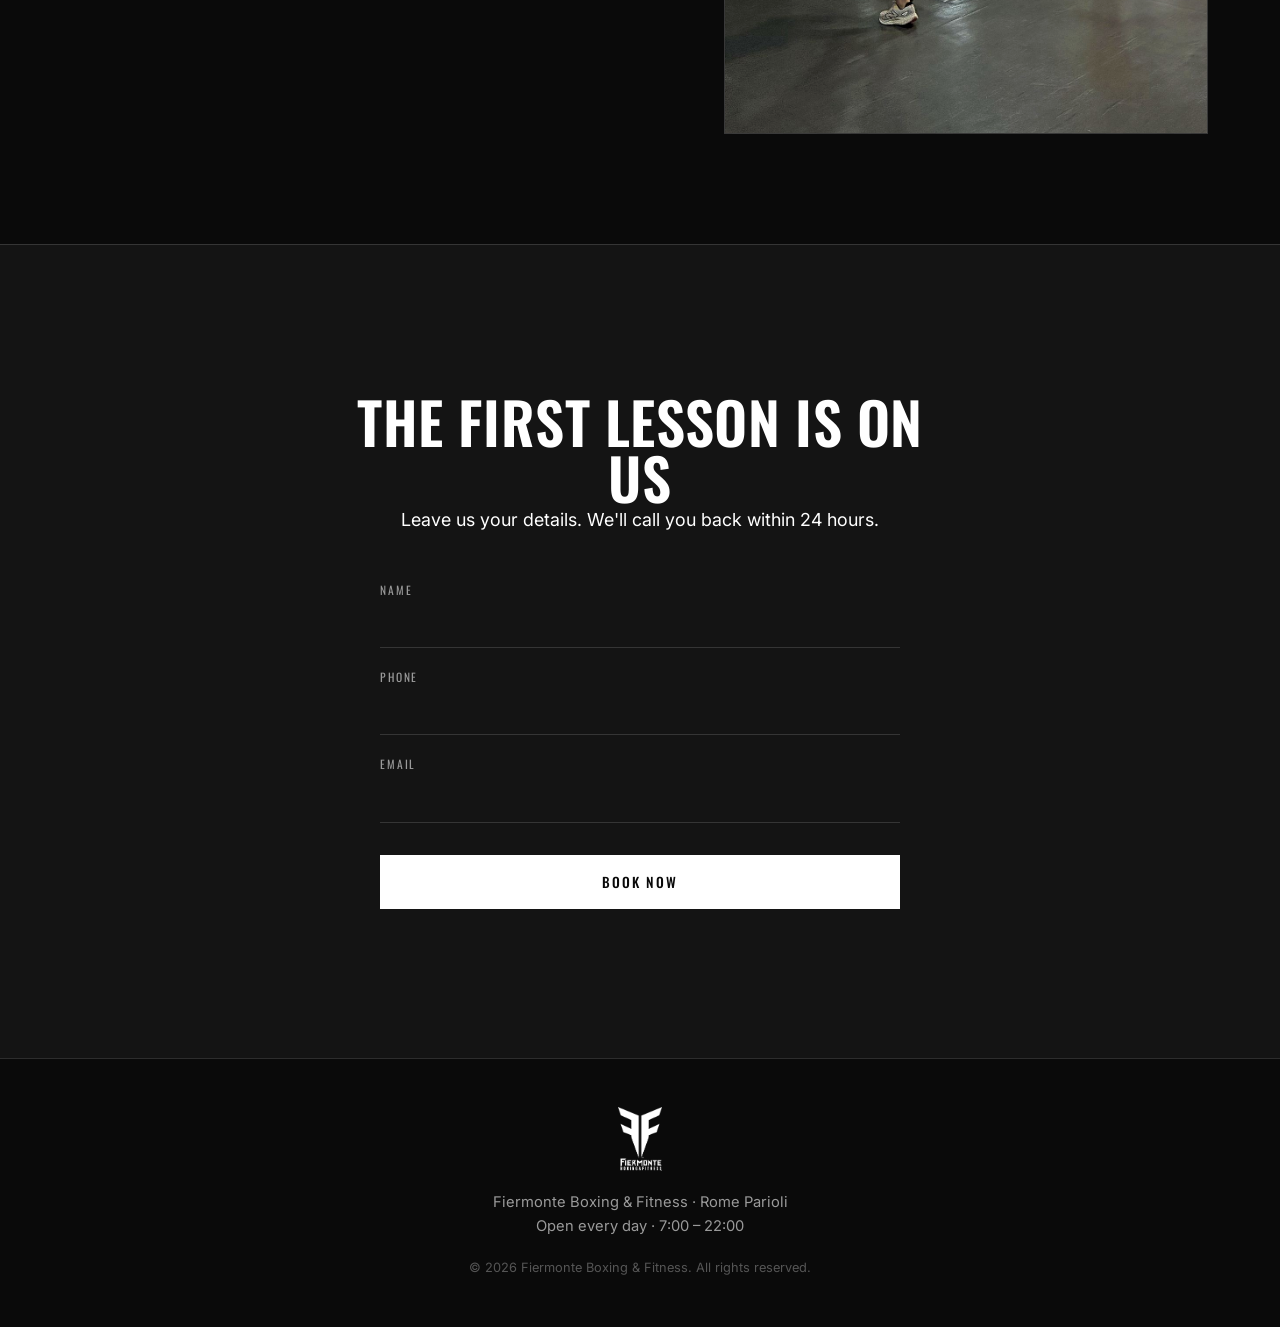
==== commit d65ce4d7: "barra menu nuova" ====
--- a/index.html
+++ b/index.html
@@ -38,16 +38,23 @@
       <div class="header-actions">
         <nav class="nav" id="mainNav" aria-label="Navigazione principale">
           <div class="nav-item has-dropdown">
-            <button type="button" class="nav-link nav-dropdown-toggle" data-i18n="nav.about" aria-haspopup="true" aria-expanded="false">Chi siamo</button>
+            <button type="button" class="nav-link nav-dropdown-toggle" data-i18n="nav.home" aria-haspopup="true" aria-expanded="false">Home</button>
             <div class="nav-dropdown">
-              <a href="#chi-siamo" class="nav-drop-link" data-i18n="nav.overview">Panoramica</a>
+              <a href="#chi-siamo" class="nav-drop-link" data-i18n="nav.about">Chi siamo</a>
               <a href="storia.html" class="nav-drop-link" data-i18n="nav.history">Storia</a>
               <a href="team.html" class="nav-drop-link" data-i18n="nav.team">Team</a>
+            </div>
+          </div>
+          <div class="nav-item has-dropdown">
+            <button type="button" class="nav-link nav-dropdown-toggle" data-i18n="nav.disciplines" aria-haspopup="true" aria-expanded="false">Discipline</button>
+            <div class="nav-dropdown">
+              <a href="#discipline" class="nav-drop-link" data-i18n="nav.overview">Panoramica</a>
               <a href="calendario.html" class="nav-drop-link" data-i18n="nav.calendar">Calendario</a>
             </div>
           </div>
-          <a href="#discipline" class="nav-link" data-i18n="nav.disciplines">Discipline</a>
           <a href="#plus" class="nav-link" data-i18n="nav.plus">Il nostro plus</a>
+          <a href="community.html" class="nav-link" data-i18n="nav.community">Community</a>
+          <a href="shop.html" class="nav-link" data-i18n="nav.shop">Shop</a>
           <a href="#contatti" class="nav-link nav-cta" data-i18n="nav.trial">Prova gratuita</a>
         </nav>
 
--- a/css/style.css
+++ b/css/style.css
@@ -173,7 +173,7 @@
   justify-content: space-between;
 }
 .brand { display: inline-flex; align-items: center; }
-.brand-logo { height: 42px; width: auto; }
+.brand-logo { height: 60px; width: auto; }
 /* Scambio logo: chiaro su fondo scuro, scuro su fondo chiaro */
 .logo-light-bg { display: none; }   /* logo scuro, per header chiaro */
 :root[data-theme="light"] .site-header.scrolled:not(.menu-open) .brand .logo-dark-bg { display: none; }
@@ -248,16 +248,10 @@
 
 /* Menu a tendina "Chi siamo" */
 .nav-item { position: relative; }
-.nav-dropdown-toggle { font: inherit; }
-.nav-dropdown-toggle::after {
-  content: "\25BE";
-  margin-left: 7px; font-size: 0.7em;
-  opacity: 0.65; display: inline-block;
-}
 .nav-drop-link {
   font-family: var(--font-display);
   text-transform: uppercase;
-  letter-spacing: 0.12em;
+  letter-spacing: 0.14em;
   font-weight: 400;
   transition: opacity .2s var(--ease), background .2s var(--ease);
 }
@@ -577,11 +571,19 @@
   .disciplines-grid { grid-template-columns: repeat(3, 1fr); }
   .hero-content { max-width: 860px; }
 
-  /* Tendina desktop: pannello sotto la voce */
+  /* Tendina desktop: si apre passando col mouse (hover), niente click necessario */
+  /* Ponte invisibile: mantiene attivo l'hover mentre il mouse scende sulla tendina */
+  .nav-item.has-dropdown::after {
+    content: "";
+    position: absolute;
+    top: 100%;
+    left: -16px; right: -16px;
+    height: 22px;
+  }
   .nav-dropdown {
     position: absolute;
     top: 100%; left: 50%;
-    transform: translateX(-50%) translateY(10px);
+    transform: translateX(-50%) translateY(12px);
     min-width: 190px;
     background: var(--header-bg);
     backdrop-filter: blur(12px);
@@ -595,11 +597,11 @@
   .nav-item.has-dropdown:focus-within .nav-dropdown,
   .nav-item.has-dropdown.open .nav-dropdown {
     opacity: 1; visibility: visible; pointer-events: auto;
-    transform: translateX(-50%) translateY(4px);
+    transform: translateX(-50%) translateY(6px);
   }
   .nav-dropdown .nav-drop-link {
     padding: 11px 24px;
-    font-size: 0.78rem;
+    font-size: 0.82rem;
     color: var(--fg);
     white-space: nowrap;
   }
@@ -638,7 +640,6 @@
     gap: 16px; margin-top: 16px;
   }
   .nav-item.has-dropdown.open .nav-dropdown { display: flex; }
-  .nav-item.has-dropdown.open .nav-dropdown-toggle::after { transform: rotate(180deg); }
   .nav-dropdown .nav-drop-link {
     color: #ffffff; font-size: 1rem; letter-spacing: 0.16em;
     opacity: 0.85;
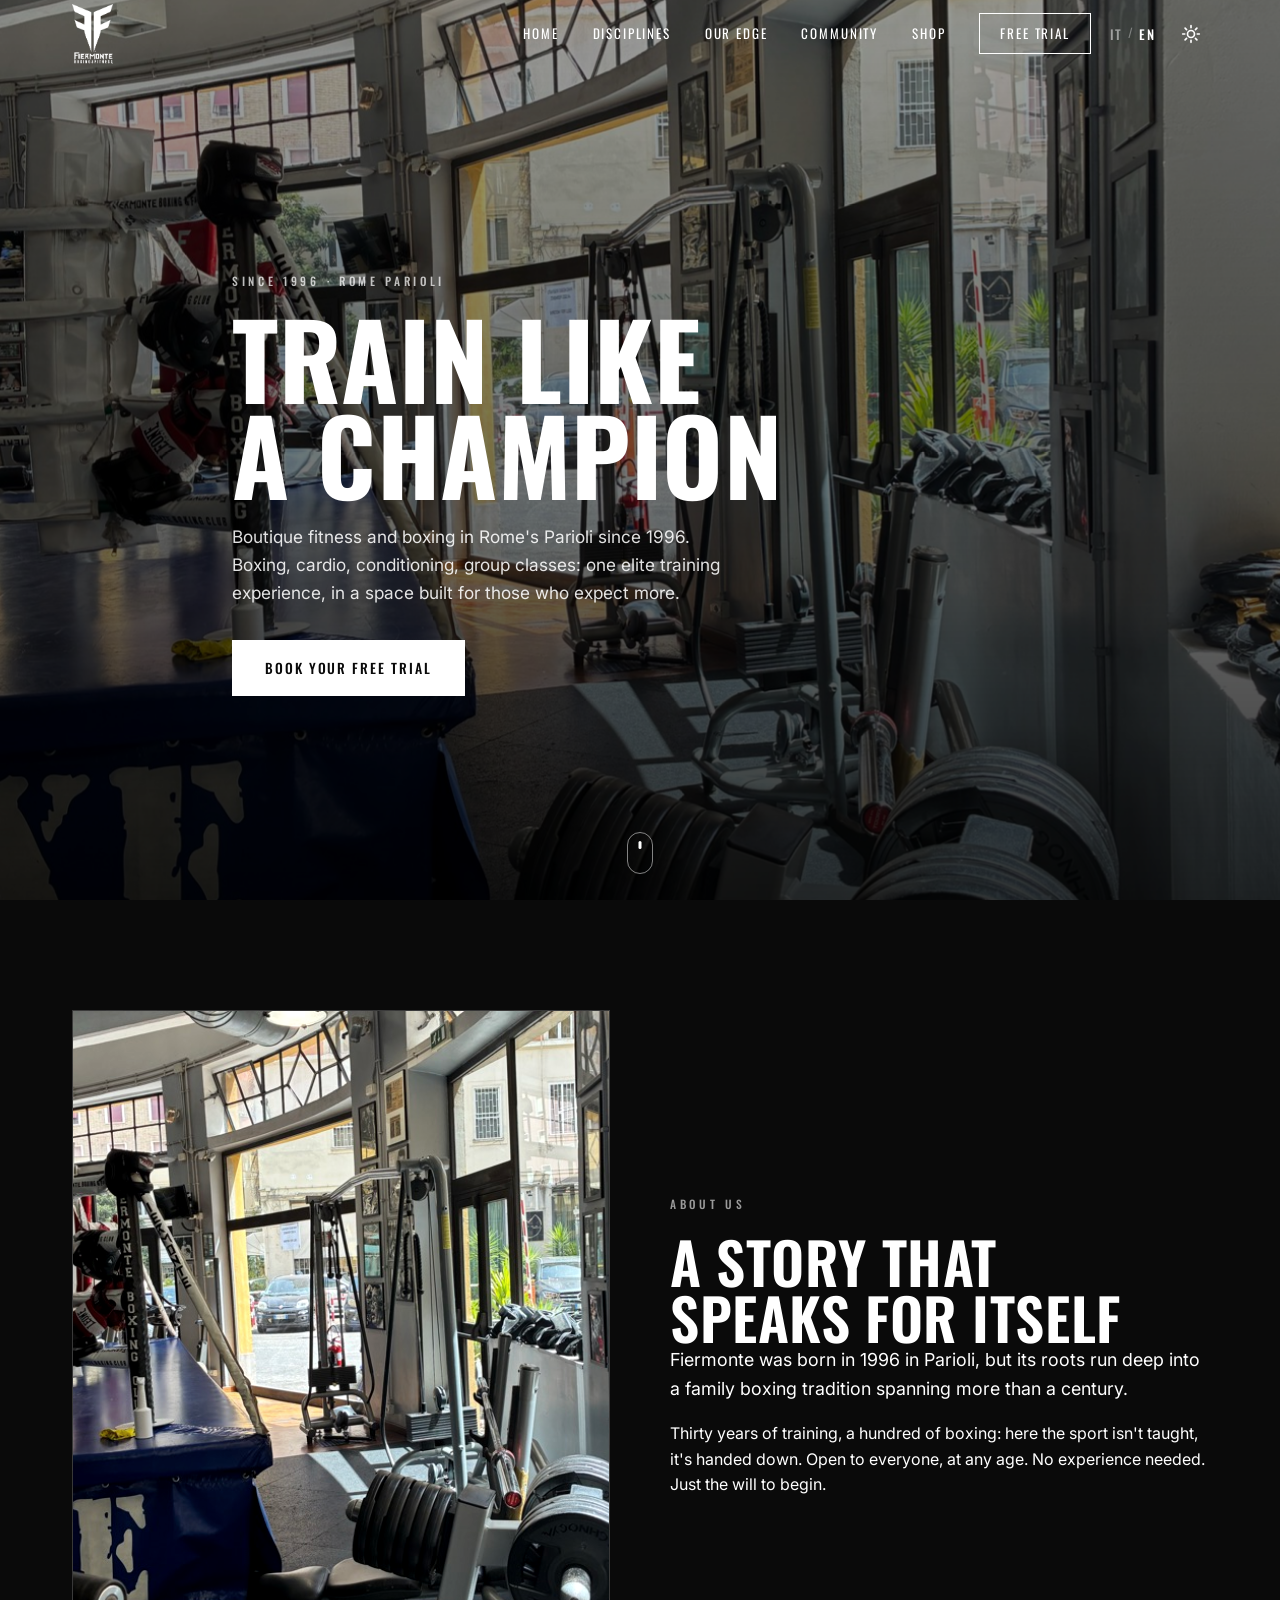
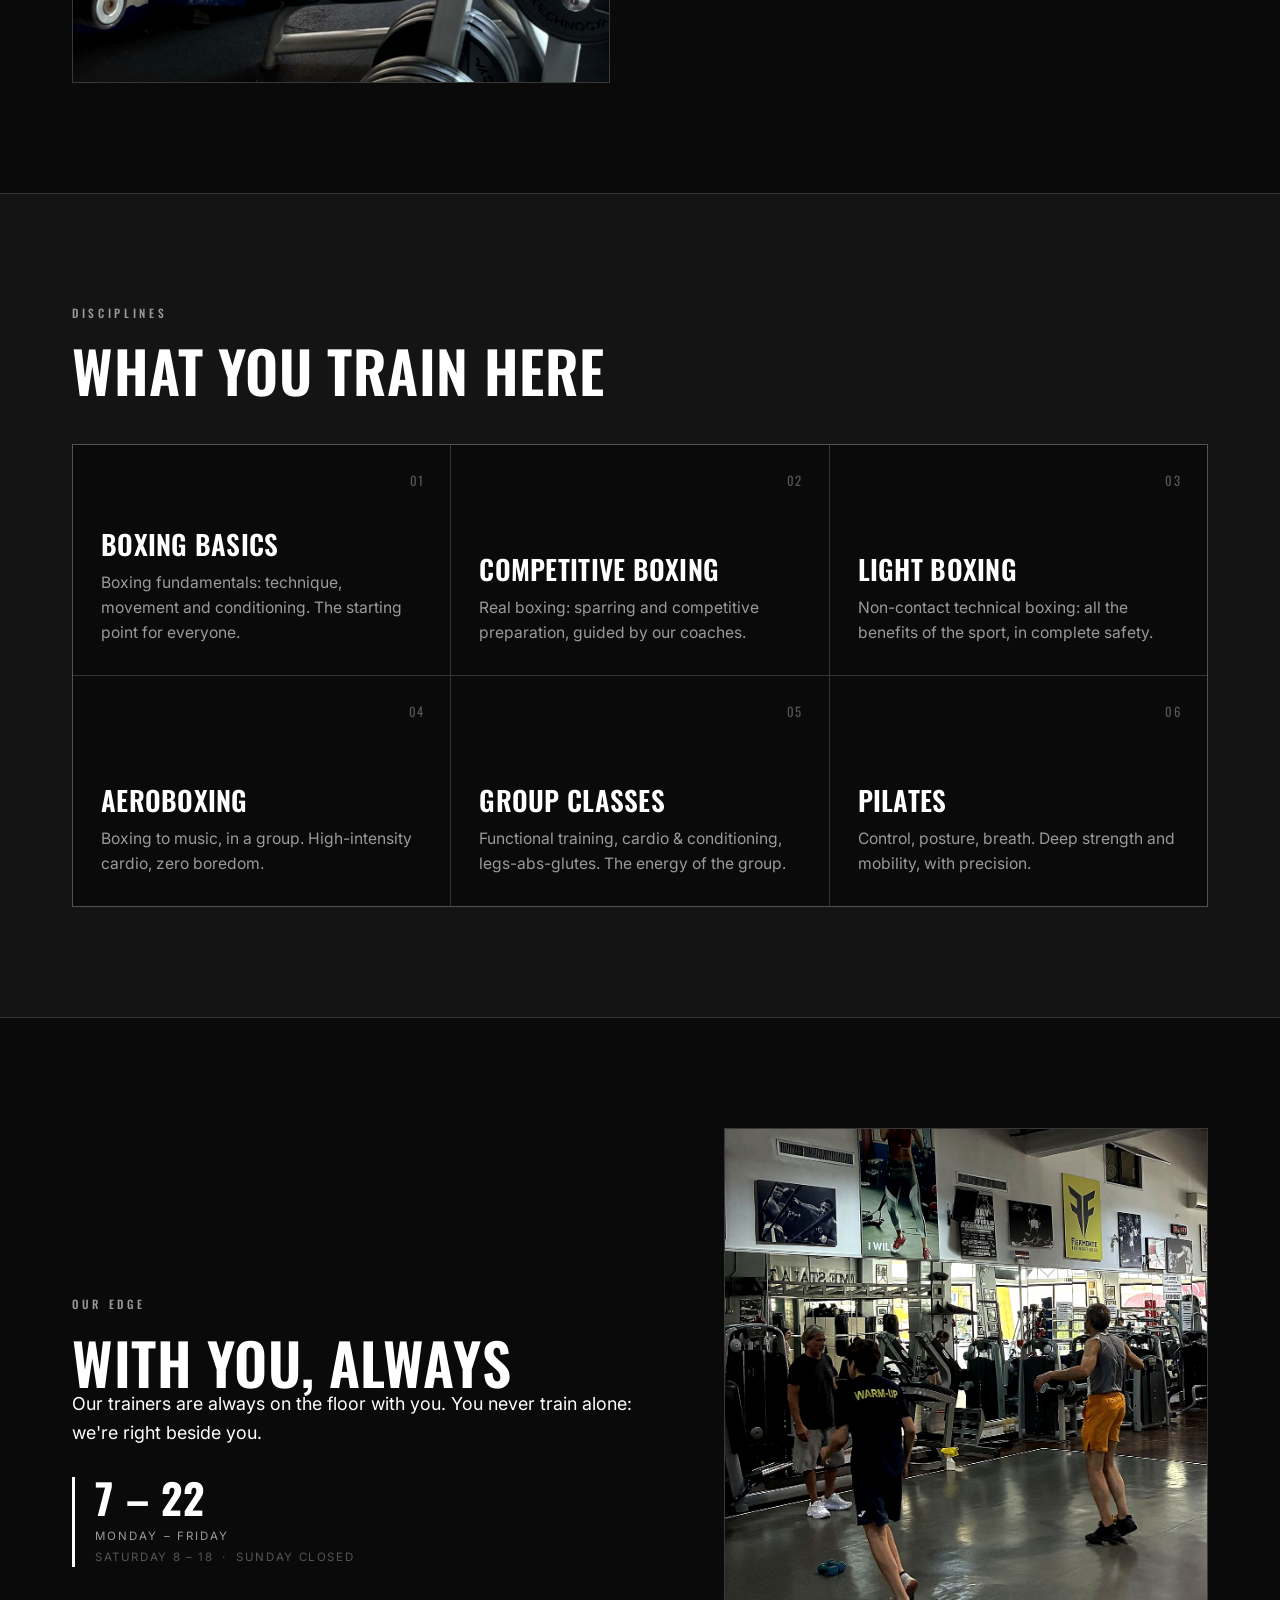
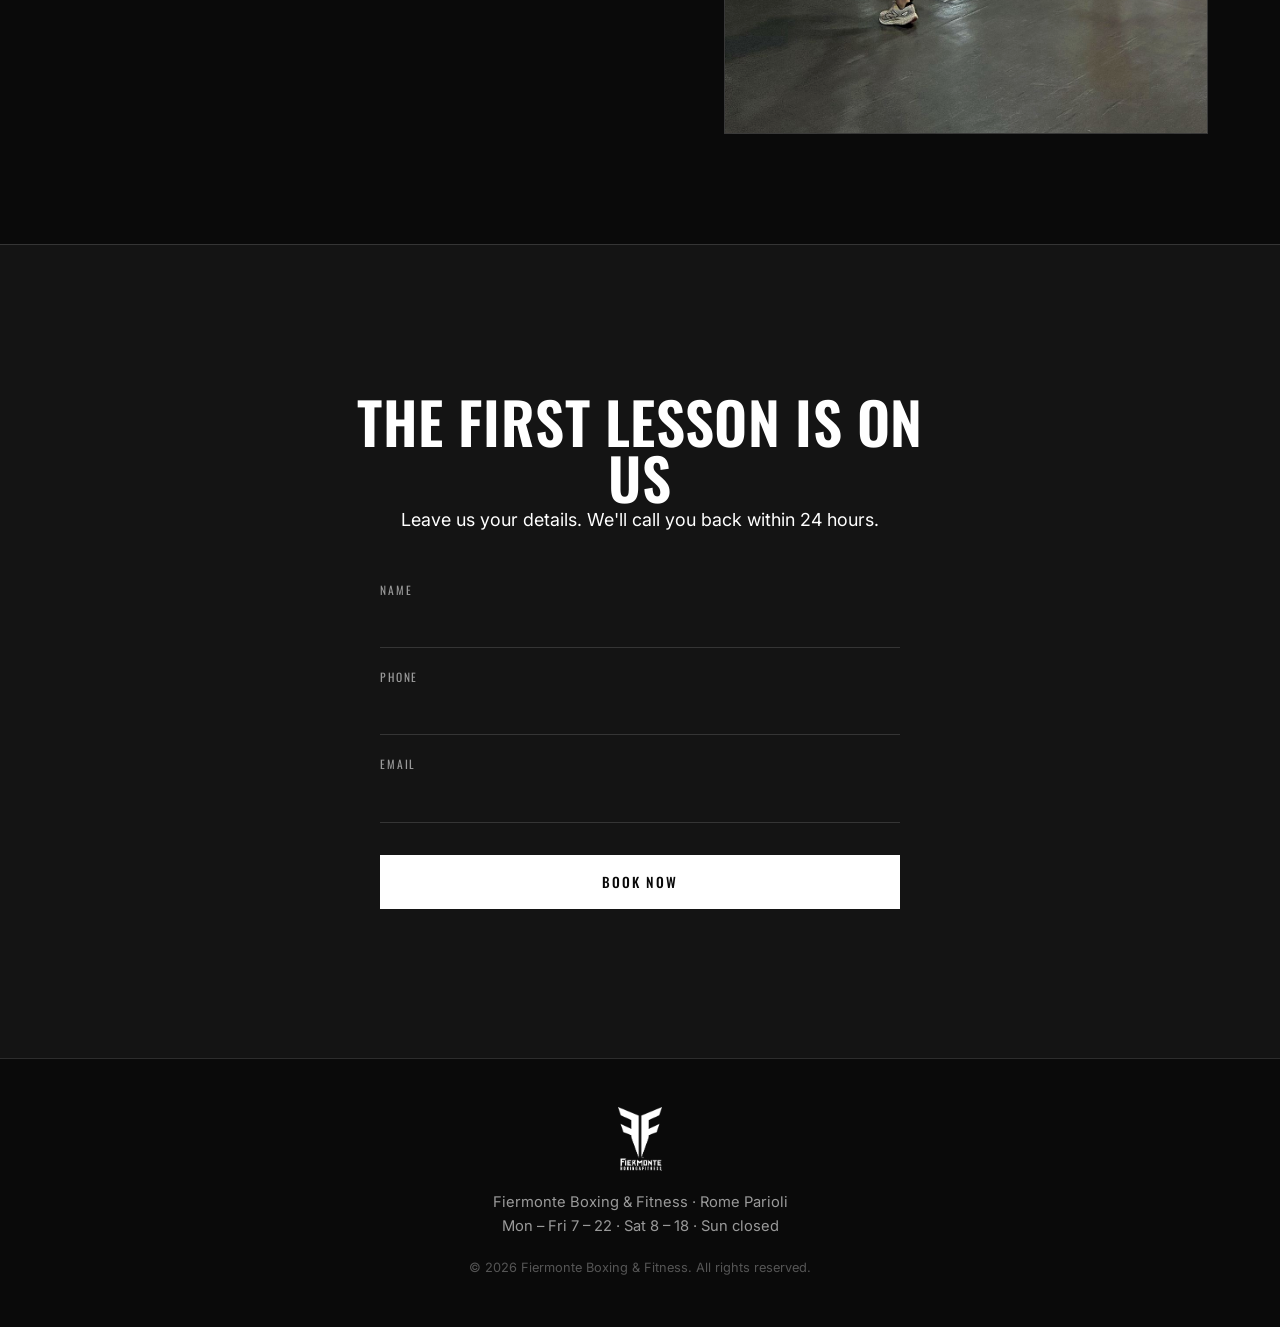
==== commit 748bd55a: "orario modifica" ====
--- a/index.html
+++ b/index.html
@@ -158,7 +158,8 @@
           </p>
           <div class="plus-hours reveal">
             <span class="plus-hours-num">7 – 22</span>
-            <span class="plus-hours-label" data-i18n="plus.hoursLabel">ogni giorno · sempre seguito</span>
+            <span class="plus-hours-label" data-i18n="plus.hoursWeekday">Lunedì – Venerdì</span>
+            <span class="plus-hours-weekend" data-i18n="plus.hoursWeekend">Sabato 8 – 18 &nbsp;·&nbsp; Domenica chiuso</span>
           </div>
         </div>
         <div class="plus-media reveal">
--- a/css/style.css
+++ b/css/style.css
@@ -467,6 +467,10 @@
 .plus-hours-label {
   text-transform: uppercase; letter-spacing: 0.18em;
   font-size: 0.72rem; color: var(--fg-muted); margin-top: 8px;
+}
+.plus-hours-weekend {
+  text-transform: uppercase; letter-spacing: 0.14em;
+  font-size: 0.72rem; color: var(--fg-faint); margin-top: 3px;
 }
 
 /* =====================================================================
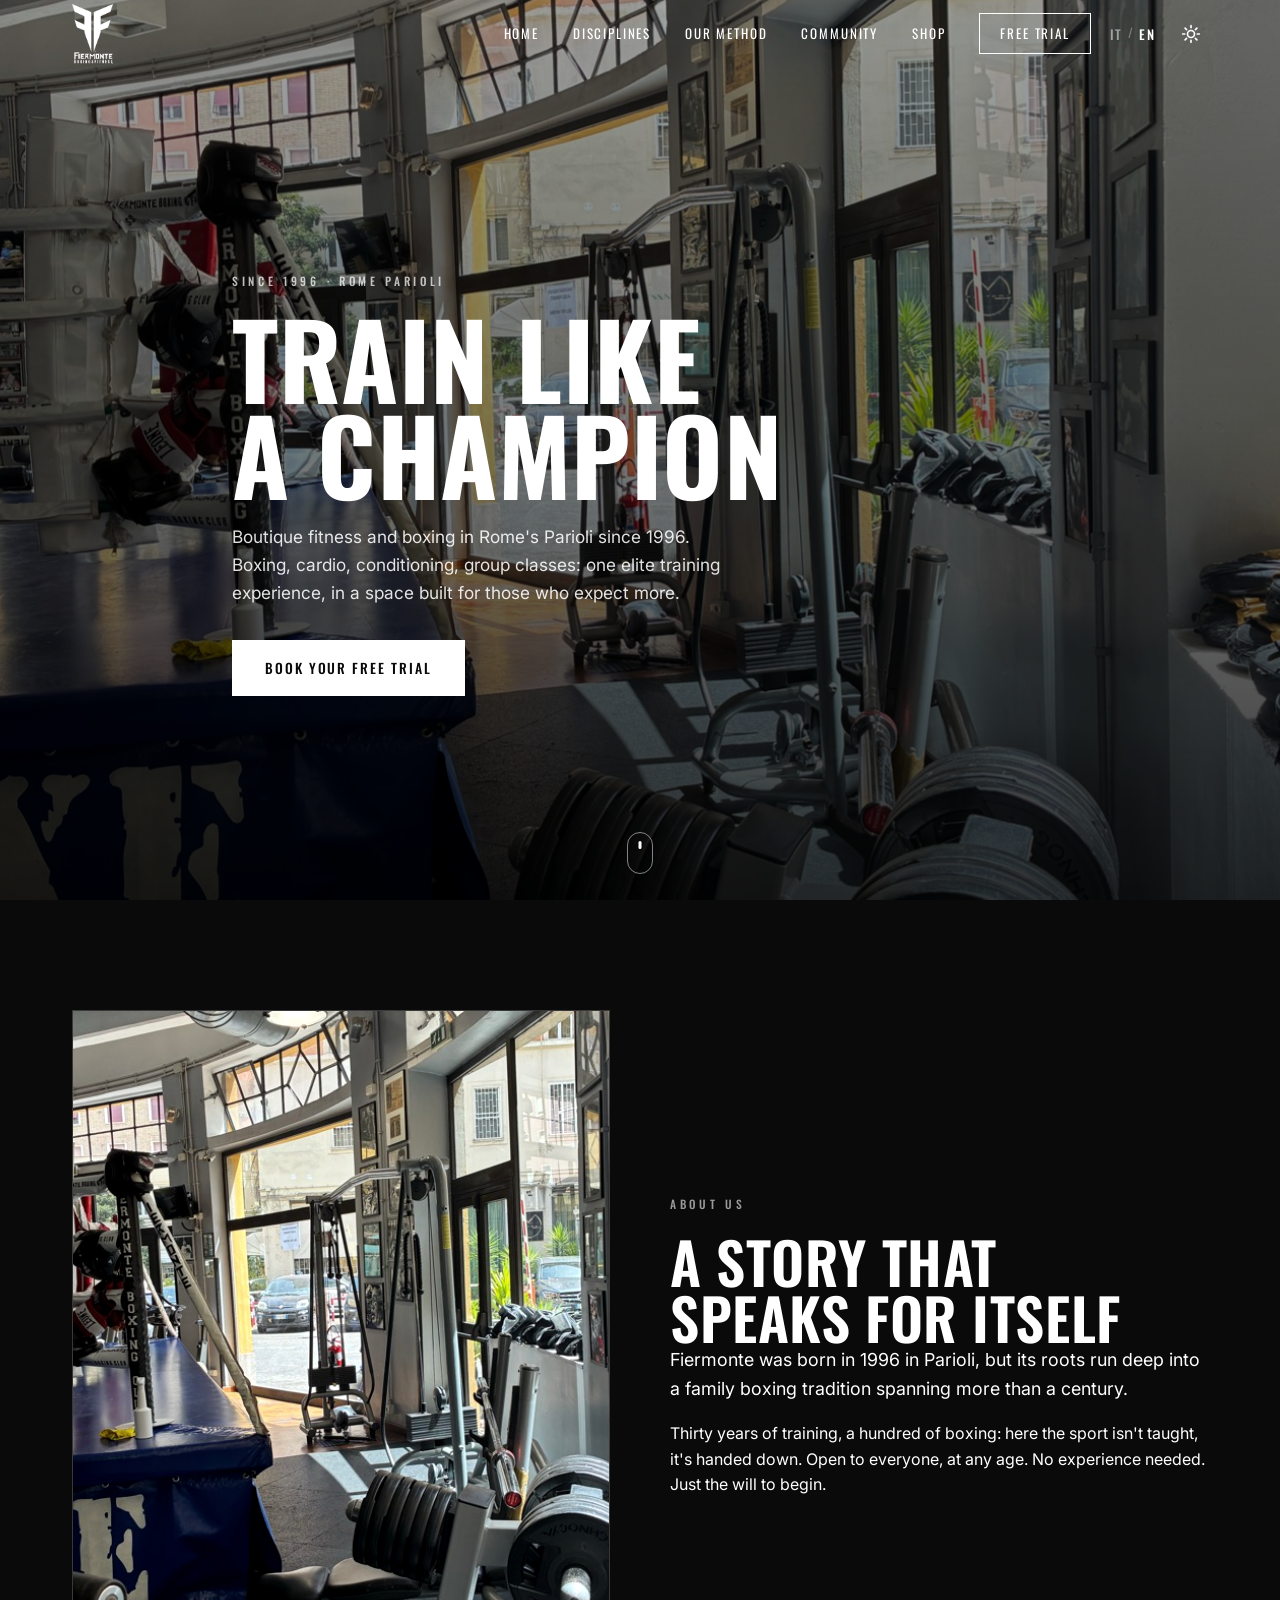
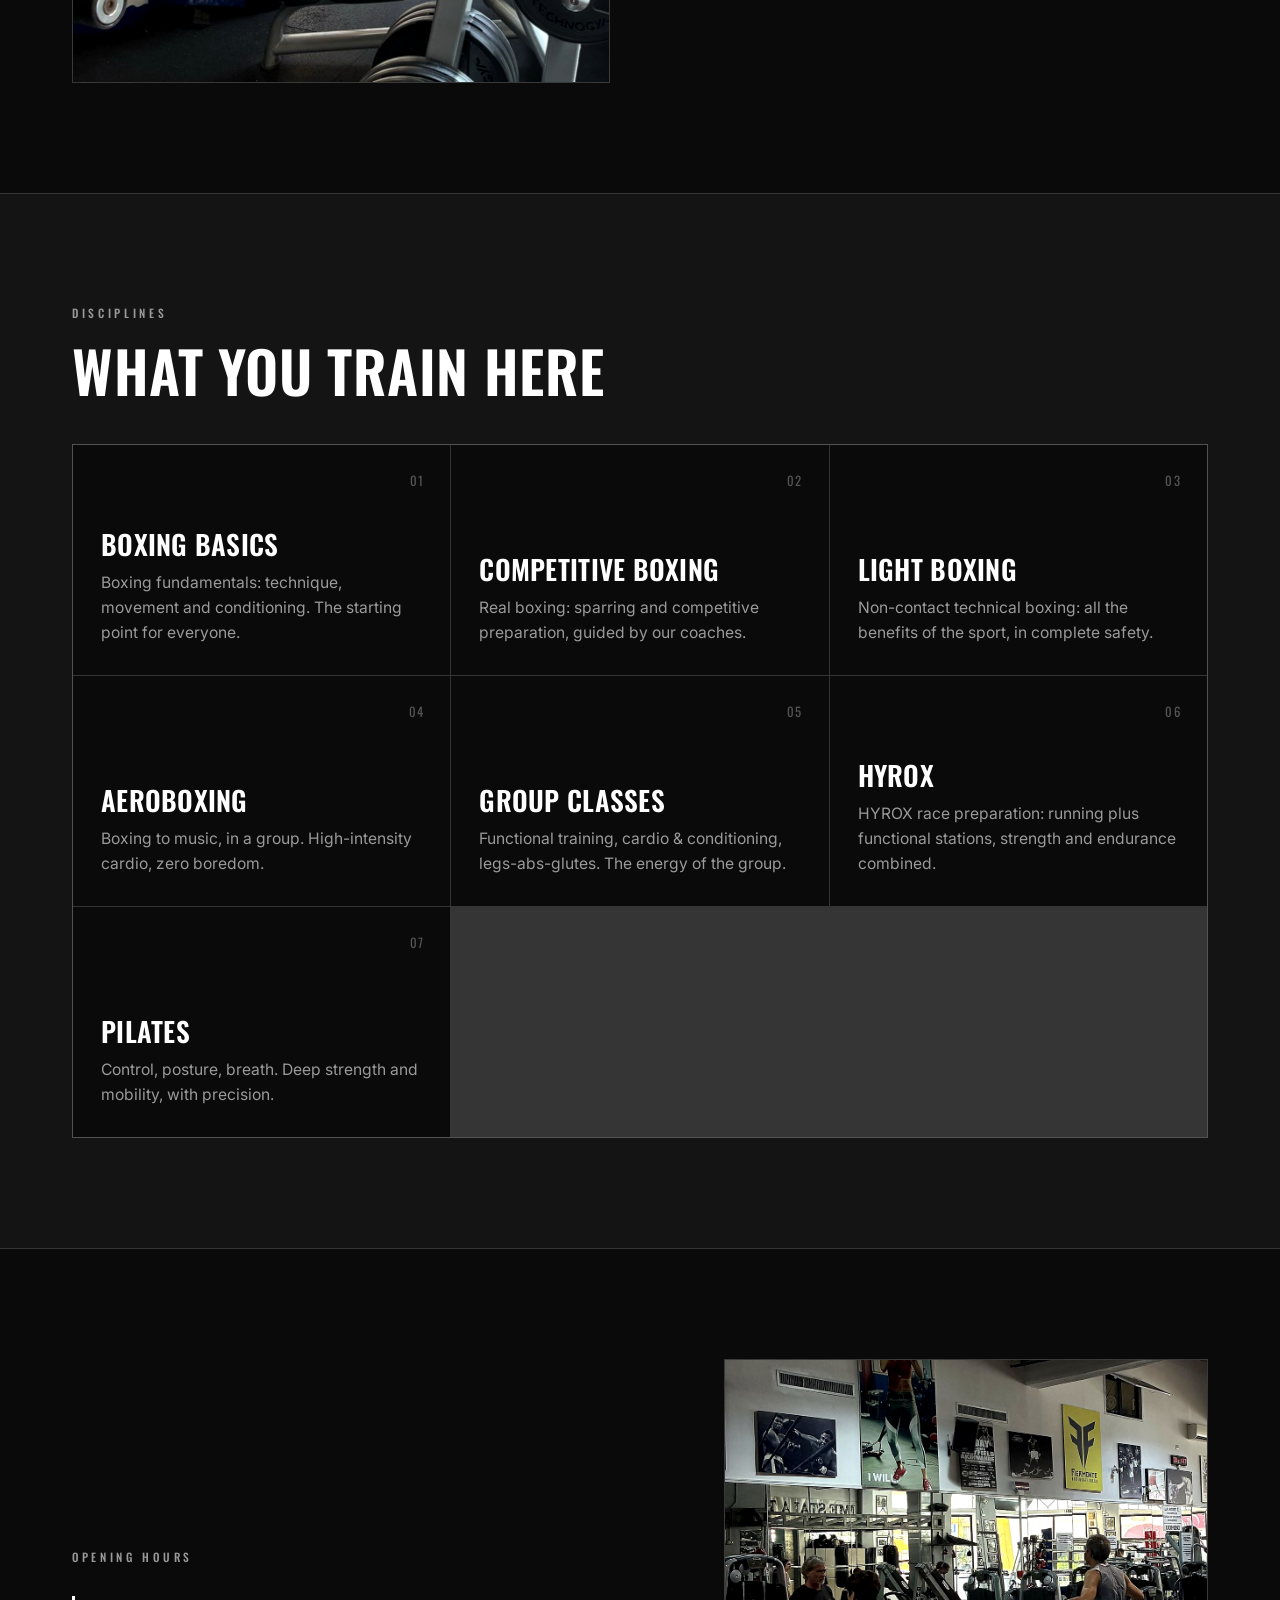
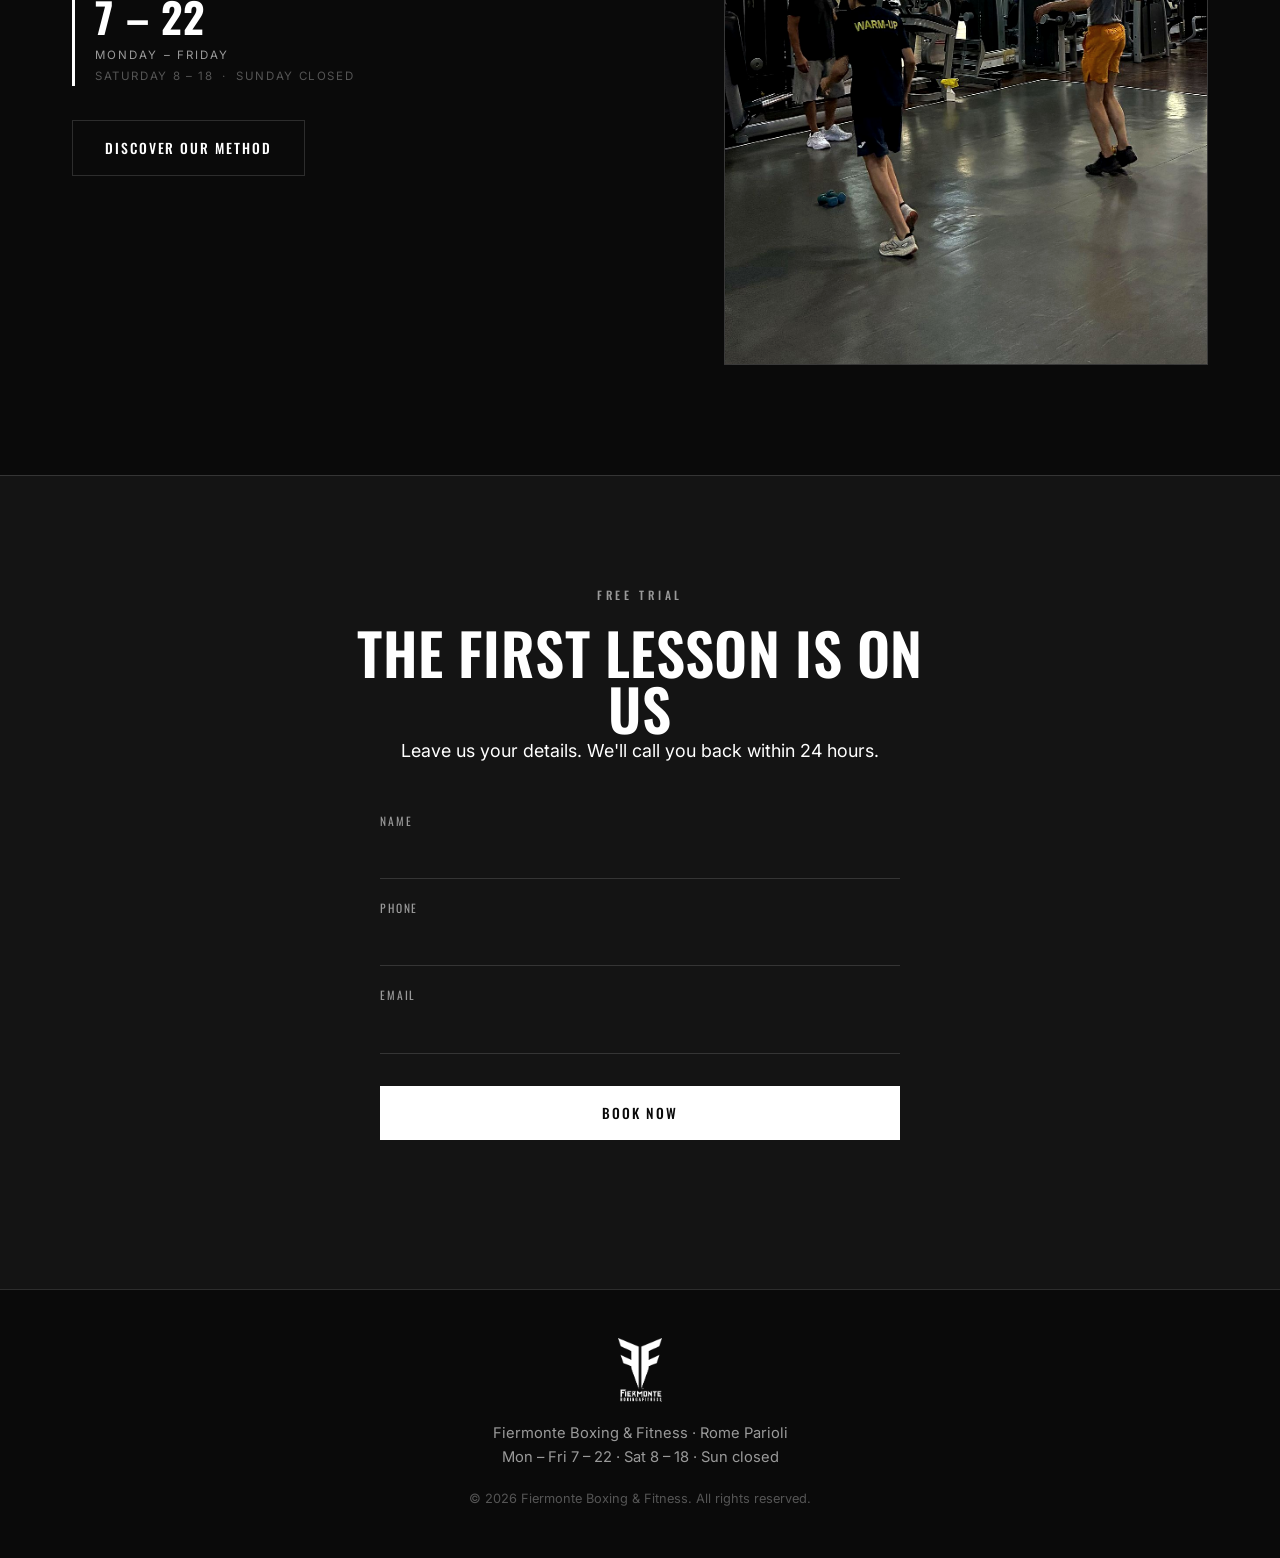
==== commit a4129b67: "substantial changes" ====
--- a/index.html
+++ b/index.html
@@ -45,14 +45,14 @@
               <a href="team.html" class="nav-drop-link" data-i18n="nav.team">Team</a>
             </div>
           </div>
-          <div class="nav-item has-dropdown">
-            <button type="button" class="nav-link nav-dropdown-toggle" data-i18n="nav.disciplines" aria-haspopup="true" aria-expanded="false">Discipline</button>
+          <div class="nav-item has-dropdown is-link">
+            <a href="#discipline" class="nav-link nav-dropdown-toggle" data-i18n="nav.disciplines">Discipline</a>
             <div class="nav-dropdown">
-              <a href="#discipline" class="nav-drop-link" data-i18n="nav.overview">Panoramica</a>
+              <a href="discipline.html" class="nav-drop-link" data-i18n="nav.list">Lista</a>
               <a href="calendario.html" class="nav-drop-link" data-i18n="nav.calendar">Calendario</a>
             </div>
           </div>
-          <a href="#plus" class="nav-link" data-i18n="nav.plus">Il nostro plus</a>
+          <a href="metodo.html" class="nav-link" data-i18n="nav.plus">Il nostro metodo</a>
           <a href="community.html" class="nav-link" data-i18n="nav.community">Community</a>
           <a href="shop.html" class="nav-link" data-i18n="nav.shop">Shop</a>
           <a href="#contatti" class="nav-link nav-cta" data-i18n="nav.trial">Prova gratuita</a>
@@ -146,21 +146,17 @@
       </div>
     </section>
 
-    <!-- ============================= 4. IL NOSTRO PLUS ============================= -->
-    <section class="section plus" id="plus">
+    <!-- ============================= 4. ORARI ============================= -->
+    <section class="section plus" id="orari">
       <div class="container plus-grid">
         <div class="plus-text">
-          <p class="overline reveal" data-i18n="plus.overline">Il nostro plus</p>
-          <h2 class="section-title reveal" data-i18n="plus.title">Con te, sempre</h2>
-          <p class="lead reveal" data-i18n="plus.lead">
-            I nostri istruttori sono presenti dalle 7:00 alle 22:00, ogni giorno.
-            Non ti alleni da solo: ti seguiamo noi.
-          </p>
+          <p class="overline reveal" data-i18n="hours.overline">Orari</p>
           <div class="plus-hours reveal">
             <span class="plus-hours-num">7 – 22</span>
             <span class="plus-hours-label" data-i18n="plus.hoursWeekday">Lunedì – Venerdì</span>
             <span class="plus-hours-weekend" data-i18n="plus.hoursWeekend">Sabato 8 – 18 &nbsp;·&nbsp; Domenica chiuso</span>
           </div>
+          <a href="metodo.html" class="btn btn-ghost reveal" data-i18n="hours.methodCta">Scopri il nostro metodo</a>
         </div>
         <div class="plus-media reveal">
           <div class="section-media" data-label="FOTO · plus.jpg">
--- a/css/style.css
+++ b/css/style.css
@@ -126,6 +126,11 @@
   border: 1.5px solid var(--btn-bg);
 }
 .btn-primary:hover { background: transparent; color: var(--fg); transform: translateY(-2px); }
+.btn-ghost {
+  background: transparent; color: var(--fg);
+  border: 1.5px solid var(--line);
+}
+.btn-ghost:hover { border-color: var(--fg); transform: translateY(-2px); }
 .btn-block { width: 100%; text-align: center; }
 
 /* =====================================================================
@@ -472,6 +477,7 @@
   text-transform: uppercase; letter-spacing: 0.14em;
   font-size: 0.72rem; color: var(--fg-faint); margin-top: 3px;
 }
+.plus-text .btn-ghost { margin-top: 34px; }
 
 /* =====================================================================
    5. CONTATTI / FORM
@@ -529,6 +535,196 @@
   text-transform: uppercase;
   letter-spacing: 0.2em;
   font-size: 0.8rem;
+}
+
+/* Pagina Discipline (Lista): righe foto + descrizione */
+.page-hero--compact { min-height: auto; padding-bottom: 30px; border-bottom: none; }
+/* Hero con video di sfondo + testo sovrapposto (stile hero home) */
+.disc-hero {
+  position: relative;
+  min-height: 100vh; min-height: 100svh;
+  display: flex;
+  align-items: center;
+  overflow: hidden;
+  background: radial-gradient(ellipse at 50% 30%, #1c1c1c 0%, #0a0a0a 70%);
+}
+.disc-hero-media {
+  position: absolute; inset: 0; z-index: 0;
+  background: repeating-linear-gradient(45deg, #141414 0 14px, #0f0f0f 14px 28px);
+}
+.disc-hero-media video,
+.disc-hero-media img {
+  width: 100%; height: 100%; object-fit: cover;
+}
+.disc-hero-overlay {
+  position: absolute; inset: 0; z-index: 1;
+  background: linear-gradient(180deg, rgba(0,0,0,0.35) 0%, rgba(0,0,0,0.55) 55%, rgba(0,0,0,0.8) 100%);
+}
+.disc-hero-content { position: relative; z-index: 2; padding-top: var(--header-h); }
+.disc-hero .overline { color: rgba(255,255,255,0.72); }
+.disc-hero .hero-sub { margin-bottom: 0; }
+.disc-list-section { padding-top: 10px; }
+
+/* Famiglie Boxing / Fitness: due schede affiancate, pannello a tutta larghezza */
+.disc-cats { display: grid; grid-template-columns: 1fr; gap: 18px; }
+.disc-cat-head {
+  display: flex; flex-direction: column; justify-content: space-between;
+  gap: 40px; min-height: 210px; width: 100%;
+  padding: 28px 26px; text-align: left; cursor: pointer;
+  background: var(--bg-alt);
+  border: 1px solid var(--line);
+  color: var(--fg);
+  font: inherit;
+  transition: background 0.4s var(--ease), border-color 0.4s var(--ease);
+}
+.disc-cat-head:hover { background: var(--bg); border-color: var(--fg-faint); }
+.disc-cat-head.is-open { border-color: var(--fg); }
+.disc-cat-name {
+  display: block;
+  font-family: var(--font-display); text-transform: uppercase; font-weight: 700;
+  font-size: clamp(2rem, 6vw, 3rem); line-height: 1; letter-spacing: 0.01em;
+}
+.disc-cat-sub { display: block; margin-top: 12px; color: var(--fg-muted); font-size: 1rem; max-width: 34ch; }
+.disc-cat-foot { display: flex; align-items: center; justify-content: space-between; gap: 16px; }
+.disc-cat-count {
+  font-family: var(--font-display); text-transform: uppercase;
+  letter-spacing: 0.18em; font-size: 0.72rem; color: var(--fg-faint);
+}
+/* icona + che diventa − quando il pannello e' aperto */
+.disc-cat-icon { position: relative; width: 22px; height: 22px; flex: none; }
+.disc-cat-icon::before,
+.disc-cat-icon::after {
+  content: ''; position: absolute; top: 50%; left: 0;
+  width: 100%; height: 1.5px; background: currentColor;
+  transition: transform 0.4s var(--ease);
+}
+.disc-cat-icon::after { transform: rotate(90deg); }
+.disc-cat-head.is-open .disc-cat-icon::after { transform: rotate(0deg); }
+
+.disc-cat-panel { padding-top: 42px; padding-bottom: 10px; }
+.disc-cat-panel[hidden] { display: none; }
+
+.disc-list { display: flex; flex-direction: column; gap: 60px; }
+.disc-row { display: grid; grid-template-columns: 1fr; gap: 22px; align-items: center; }
+.disc-row-media {
+  position: relative; width: 100%; aspect-ratio: 3 / 2; overflow: hidden;
+  border: 1px solid var(--line);
+  background: repeating-linear-gradient(45deg, var(--placeholder-a) 0 12px, var(--placeholder-b) 12px 24px);
+}
+.disc-row-media img {
+  width: 100%; height: 100%; object-fit: cover; display: block;
+  filter: contrast(1.03) saturate(0.96);
+}
+.disc-row-media.no-image img { display: none; }
+.disc-row-media.no-image::after {
+  content: attr(data-label); position: absolute; inset: 0;
+  display: flex; align-items: center; justify-content: center;
+  font-family: var(--font-display); text-transform: uppercase;
+  letter-spacing: 0.18em; font-size: 0.72rem; color: var(--placeholder-fg);
+}
+.disc-row-num { font-family: var(--font-display); font-size: 0.85rem; letter-spacing: 0.1em; color: var(--fg-faint); }
+.disc-row-name {
+  font-family: var(--font-display); text-transform: uppercase; font-weight: 600;
+  font-size: clamp(1.8rem, 5vw, 2.6rem); line-height: 1; letter-spacing: 0.01em;
+  margin: 8px 0 14px;
+}
+.disc-row-desc { color: var(--fg-muted); font-size: 1.05rem; max-width: 46ch; }
+
+@media (min-width: 760px) {
+  .disc-row { grid-template-columns: 1.1fr 1fr; gap: 50px; }
+  .disc-row:nth-child(even) .disc-row-media { order: 2; }
+  /* Boxing a sinistra, Fitness a destra; il pannello aperto occupa tutta la riga */
+  .disc-cats { grid-template-columns: 1fr 1fr; gap: 24px; }
+  .disc-cat-panel { grid-column: 1 / -1; }
+}
+
+/* =====================================================================
+   PAGINA STORIA DEL BRAND
+   ===================================================================== */
+.container--narrow { max-width: 760px; }
+
+.storia-intro { padding-bottom: 40px; }
+.storia-h2 {
+  font-family: var(--font-display); text-transform: uppercase; font-weight: 600;
+  font-size: clamp(1.7rem, 4.5vw, 2.4rem); line-height: 1.08; letter-spacing: 0.01em;
+  margin-bottom: 28px;
+}
+.prose-p { color: var(--fg-muted); font-size: 1.08rem; line-height: 1.75; margin-bottom: 20px; }
+.prose-p:last-child { margin-bottom: 0; }
+.prose-list {
+  list-style: none; margin: 4px 0 26px; padding: 0;
+  display: flex; flex-direction: column; gap: 14px;
+}
+.prose-list li {
+  position: relative; padding-left: 26px;
+  color: var(--fg); font-size: 1.06rem; line-height: 1.6;
+}
+.prose-list li::before {
+  content: ''; position: absolute; left: 0; top: 0.62em;
+  width: 12px; height: 2px; background: var(--fg);
+}
+.prose-close {
+  font-family: var(--font-display); text-transform: uppercase;
+  font-size: clamp(1.05rem, 2.6vw, 1.35rem); line-height: 1.35; letter-spacing: 0.01em;
+  color: var(--fg); margin-top: 8px;
+}
+
+/* ---- Timeline verticale scorrevole ---- */
+.storia-timeline-section { padding-top: 40px; }
+.storia-timeline-section .overline { margin-bottom: 34px; }
+.tl { position: relative; }
+/* linea verticale: a sinistra su mobile */
+.tl::before {
+  content: ''; position: absolute; top: 6px; bottom: 6px; left: 9px;
+  width: 2px; background: var(--line);
+}
+.tl-item { position: relative; padding-left: 42px; padding-bottom: 44px; }
+.tl-item:last-child { padding-bottom: 0; }
+.tl-dot {
+  position: absolute; left: 3px; top: 6px;
+  width: 14px; height: 14px; border-radius: 50%;
+  background: var(--bg); border: 2px solid var(--fg);
+}
+.tl-year {
+  display: block; font-family: var(--font-display); font-weight: 700;
+  font-size: clamp(1.6rem, 5vw, 2.1rem); line-height: 1; letter-spacing: 0.02em;
+  color: var(--fg); margin-bottom: 16px;
+}
+.tl-media {
+  position: relative; width: 100%; overflow: hidden;
+  border: 1px solid var(--line); margin-bottom: 18px;
+  background: repeating-linear-gradient(45deg, var(--placeholder-a) 0 12px, var(--placeholder-b) 12px 24px);
+}
+/* le foto storiche si vedono intere (niente ritaglio): il brand non viene mai tagliato */
+.tl-media img {
+  width: 100%; height: auto; display: block;
+  filter: contrast(1.03) saturate(0.96);
+}
+/* i box vuoti mantengono il formato 3:2 del segnaposto */
+.tl-media.no-image { aspect-ratio: 3 / 2; }
+.tl-media.no-image img { display: none; }
+.tl-media.no-image::after {
+  content: attr(data-label); position: absolute; inset: 0;
+  display: flex; align-items: center; justify-content: center;
+  font-family: var(--font-display); text-transform: uppercase;
+  letter-spacing: 0.18em; font-size: 0.82rem; color: var(--placeholder-fg);
+}
+.tl-title {
+  font-family: var(--font-display); text-transform: uppercase; font-weight: 600;
+  font-size: 1.25rem; line-height: 1.15; letter-spacing: 0.01em; margin-bottom: 10px;
+}
+.tl-text { color: var(--fg-muted); font-size: 1.02rem; line-height: 1.65; }
+
+/* Desktop: linea centrale, schede alternate sinistra/destra */
+@media (min-width: 860px) {
+  .tl::before { left: 50%; transform: translateX(-1px); }
+  .tl-item { width: 50%; padding-left: 0; padding-bottom: 64px; }
+  .tl-dot { left: auto; top: 8px; }
+  .tl-item[data-side="left"]  { margin-right: auto; padding-right: 52px; text-align: right; }
+  .tl-item[data-side="right"] { margin-left: auto;  padding-left: 52px; }
+  .tl-item[data-side="left"]  .tl-dot { right: -7px; left: auto; }
+  .tl-item[data-side="right"] .tl-dot { left: -7px; }
+  .tl-item[data-side="left"]  .tl-media img { filter: contrast(1.03) saturate(0.96); }
 }
 
 /* =====================================================================
@@ -644,6 +840,8 @@
     gap: 16px; margin-top: 16px;
   }
   .nav-item.has-dropdown.open .nav-dropdown { display: flex; }
+  /* "Discipline" e' un link: le sue voci (Lista, Calendario) restano sempre visibili */
+  .nav-item.has-dropdown.is-link .nav-dropdown { display: flex; margin-top: 12px; }
   .nav-dropdown .nav-drop-link {
     color: #ffffff; font-size: 1rem; letter-spacing: 0.16em;
     opacity: 0.85;
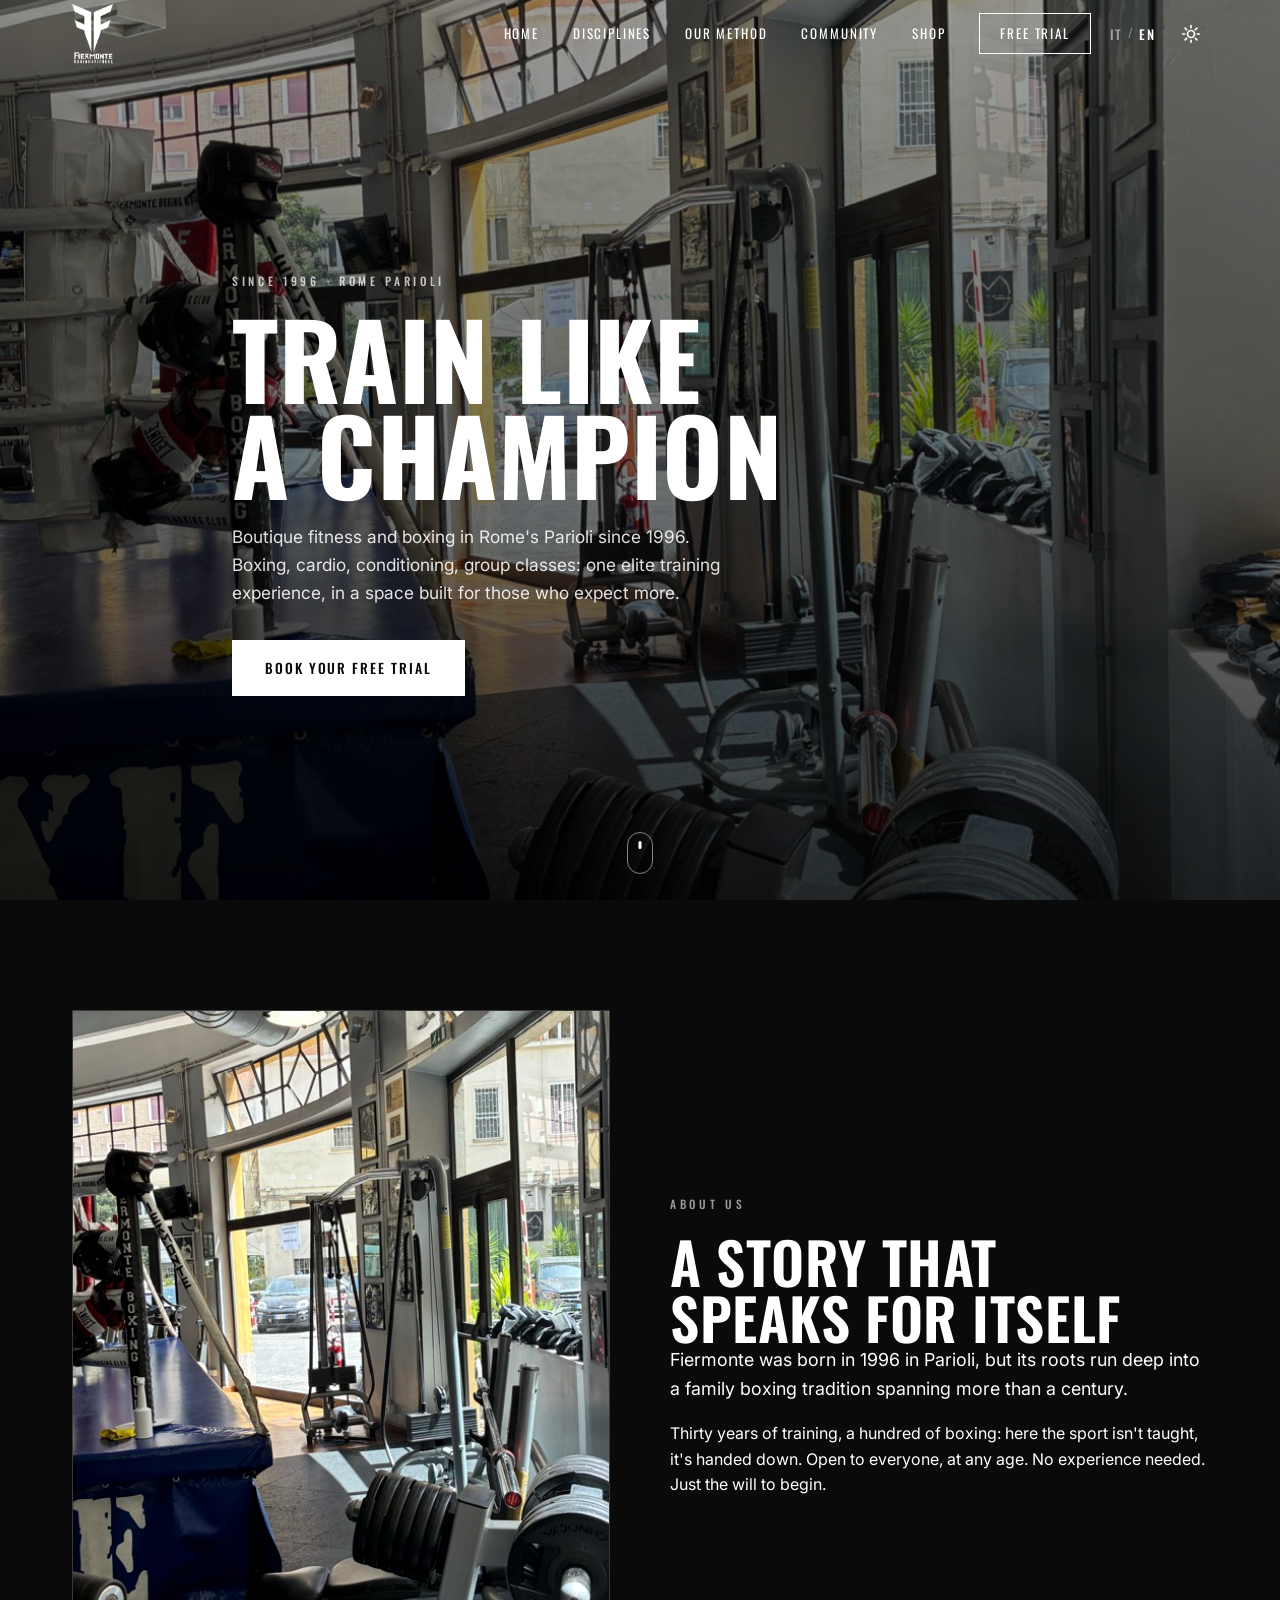
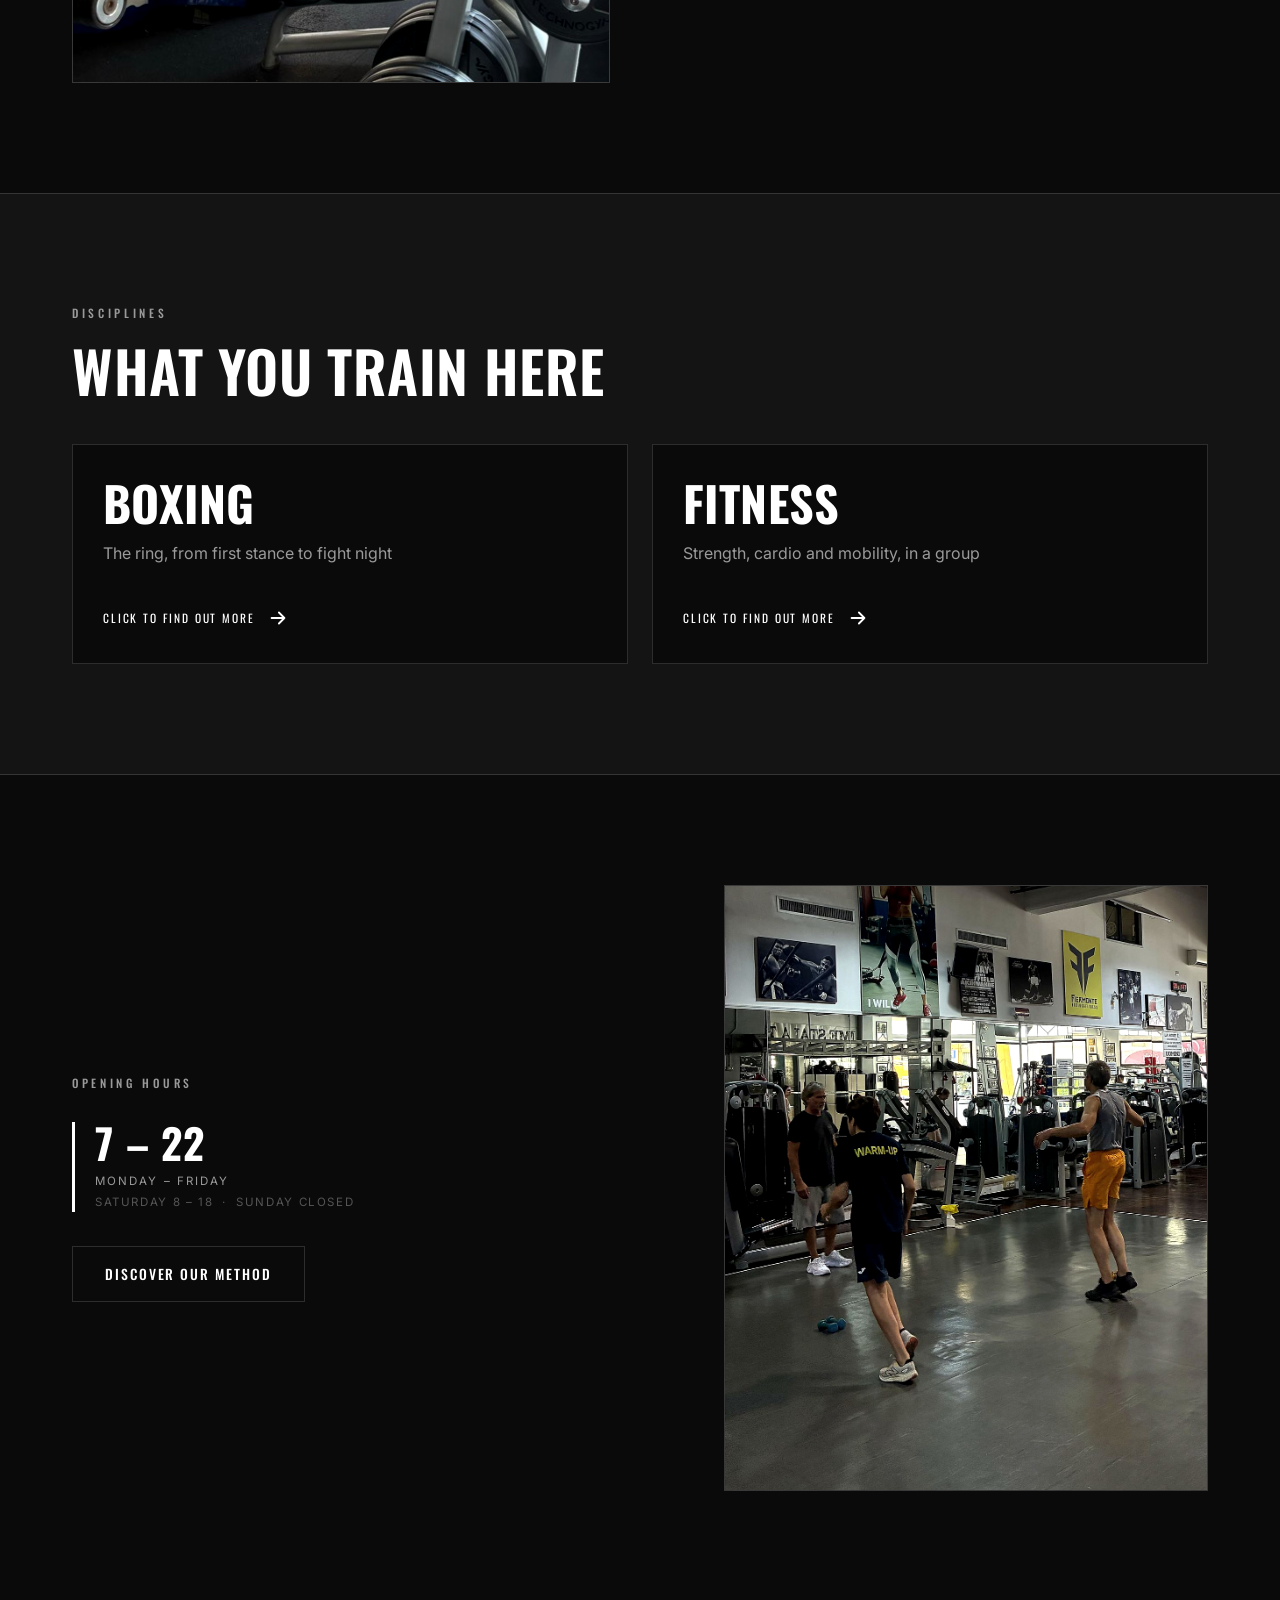
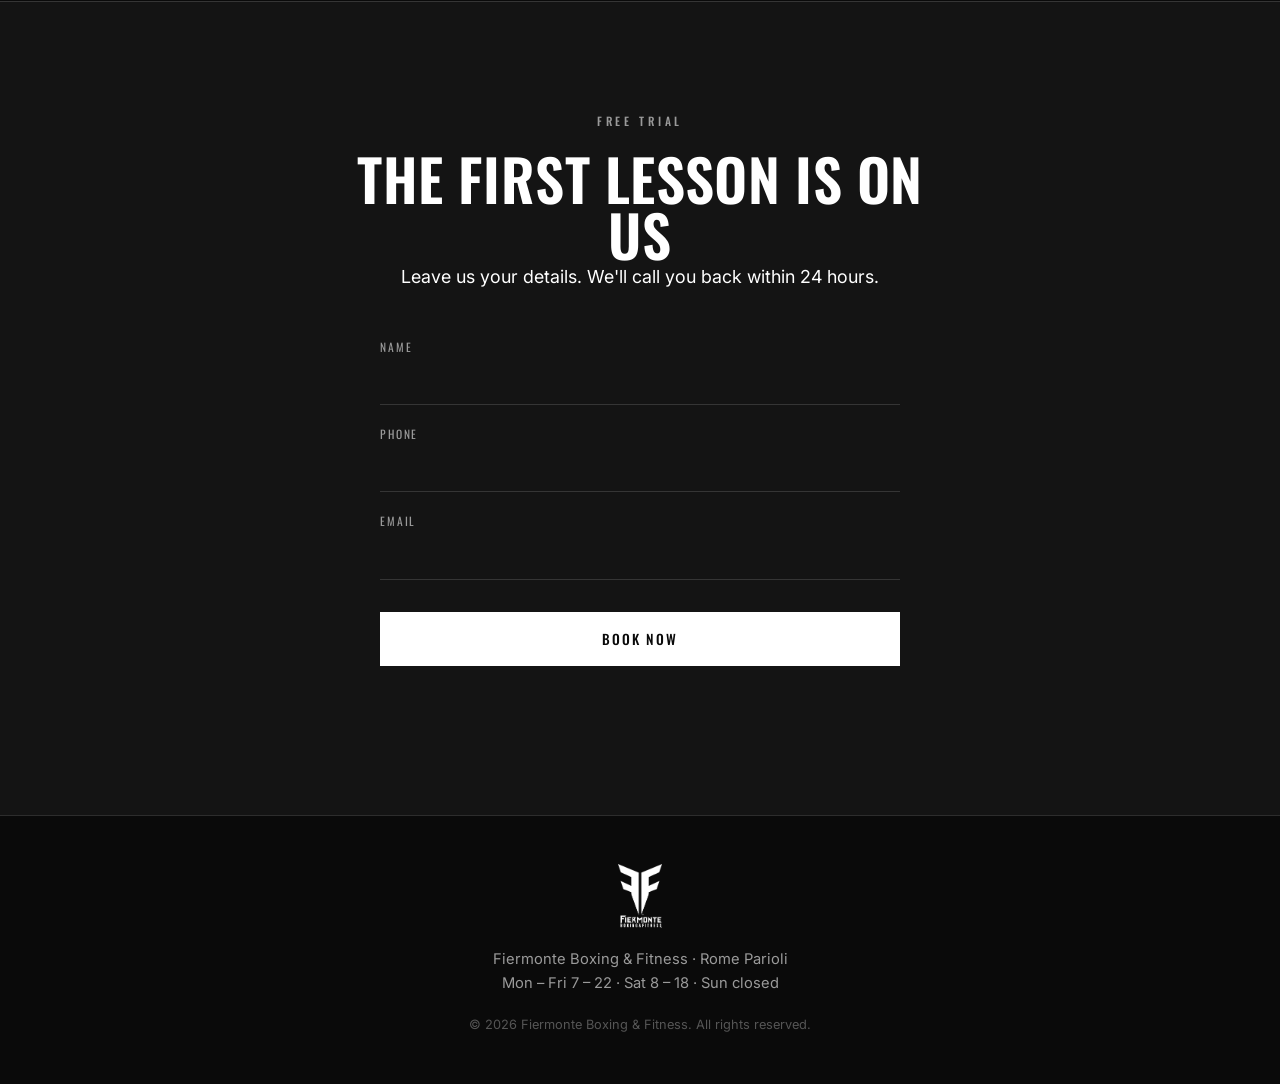
==== commit 8bda85e1: "commit discipline changes" ====
--- a/index.html
+++ b/index.html
@@ -37,8 +37,8 @@
 
       <div class="header-actions">
         <nav class="nav" id="mainNav" aria-label="Navigazione principale">
-          <div class="nav-item has-dropdown">
-            <button type="button" class="nav-link nav-dropdown-toggle" data-i18n="nav.home" aria-haspopup="true" aria-expanded="false">Home</button>
+          <div class="nav-item has-dropdown is-link">
+            <a href="#hero" class="nav-link nav-dropdown-toggle" data-i18n="nav.home">Home</a>
             <div class="nav-dropdown">
               <a href="#chi-siamo" class="nav-drop-link" data-i18n="nav.about">Chi siamo</a>
               <a href="storia.html" class="nav-drop-link" data-i18n="nav.history">Storia</a>
@@ -48,7 +48,7 @@
           <div class="nav-item has-dropdown is-link">
             <a href="#discipline" class="nav-link nav-dropdown-toggle" data-i18n="nav.disciplines">Discipline</a>
             <div class="nav-dropdown">
-              <a href="discipline.html" class="nav-drop-link" data-i18n="nav.list">Lista</a>
+              <a href="discipline.html" class="nav-drop-link" data-i18n="nav.list">Cosa offriamo</a>
               <a href="calendario.html" class="nav-drop-link" data-i18n="nav.calendar">Calendario</a>
             </div>
           </div>
@@ -140,9 +140,25 @@
           <p class="overline reveal" data-i18n="disc.overline">Discipline</p>
           <h2 class="section-title reveal" data-i18n="disc.title">Cosa alleni da noi</h2>
         </div>
-        <!-- Le schede sono generate da JS a partire da window.DISCIPLINE (js/i18n.js).
-             Per aggiungerne una in futuro basta aggiungere un oggetto li'. -->
-        <div class="disciplines-grid" id="disciplinesGrid"></div>
+        <!-- Due famiglie: Boxing / Fitness. Portano alla pagina "Cosa offriamo". -->
+        <div class="disc-home-cats">
+          <a href="discipline.html#boxing" class="disc-home-card reveal">
+            <span class="disc-home-name" data-i18n="disc.cat.boxing">Boxing</span>
+            <span class="disc-home-sub" data-i18n="disc.cat.boxing.sub">Il ring, dalla prima guardia al match</span>
+            <span class="disc-home-more">
+              <span data-i18n="disc.home.cta">Clicca per saperne di più</span>
+              <svg class="disc-home-arrow" viewBox="0 0 24 24" fill="none" stroke="currentColor" stroke-width="2" stroke-linecap="round" stroke-linejoin="round" aria-hidden="true"><path d="M5 12h14M13 6l6 6-6 6"></path></svg>
+            </span>
+          </a>
+          <a href="discipline.html#fitness" class="disc-home-card reveal">
+            <span class="disc-home-name" data-i18n="disc.cat.fitness">Fitness</span>
+            <span class="disc-home-sub" data-i18n="disc.cat.fitness.sub">Forza, cardio e mobilità, in gruppo</span>
+            <span class="disc-home-more">
+              <span data-i18n="disc.home.cta">Clicca per saperne di più</span>
+              <svg class="disc-home-arrow" viewBox="0 0 24 24" fill="none" stroke="currentColor" stroke-width="2" stroke-linecap="round" stroke-linejoin="round" aria-hidden="true"><path d="M5 12h14M13 6l6 6-6 6"></path></svg>
+            </span>
+          </a>
+        </div>
       </div>
     </section>
 
--- a/css/style.css
+++ b/css/style.css
@@ -451,6 +451,31 @@
   transition: transform .4s var(--ease);
 }
 .discipline-card:hover::after { transform: scaleX(1); }
+
+/* Home: due famiglie Boxing / Fitness che portano a "Cosa offriamo" */
+.disc-home-cats { display: grid; grid-template-columns: 1fr; gap: 16px; }
+.disc-home-card {
+  display: flex; flex-direction: column; align-items: flex-start; gap: 14px;
+  min-height: 220px; padding: 34px 30px;
+  background: var(--card-bg); border: 1px solid var(--line); color: var(--fg);
+  transition: background .35s var(--ease), border-color .35s var(--ease), transform .35s var(--ease);
+}
+.disc-home-card:hover { background: var(--card-bg-hover); border-color: var(--fg-faint); transform: translateY(-3px); }
+.disc-home-name {
+  font-family: var(--font-display); text-transform: uppercase; font-weight: 700;
+  font-size: clamp(2rem, 6vw, 3rem); line-height: 1; letter-spacing: 0.01em;
+}
+.disc-home-sub { color: var(--fg-muted); font-size: 1rem; max-width: 32ch; }
+.disc-home-more {
+  margin-top: auto; display: inline-flex; align-items: center; gap: 12px;
+  font-family: var(--font-display); text-transform: uppercase;
+  letter-spacing: 0.16em; font-size: 0.72rem; color: var(--fg);
+}
+.disc-home-arrow { width: 22px; height: 22px; flex: none; transition: transform .35s var(--ease); }
+.disc-home-card:hover .disc-home-arrow { transform: translateX(6px); }
+@media (min-width: 760px) {
+  .disc-home-cats { grid-template-columns: 1fr 1fr; gap: 24px; }
+}
 
 /* =====================================================================
    4. IL NOSTRO PLUS
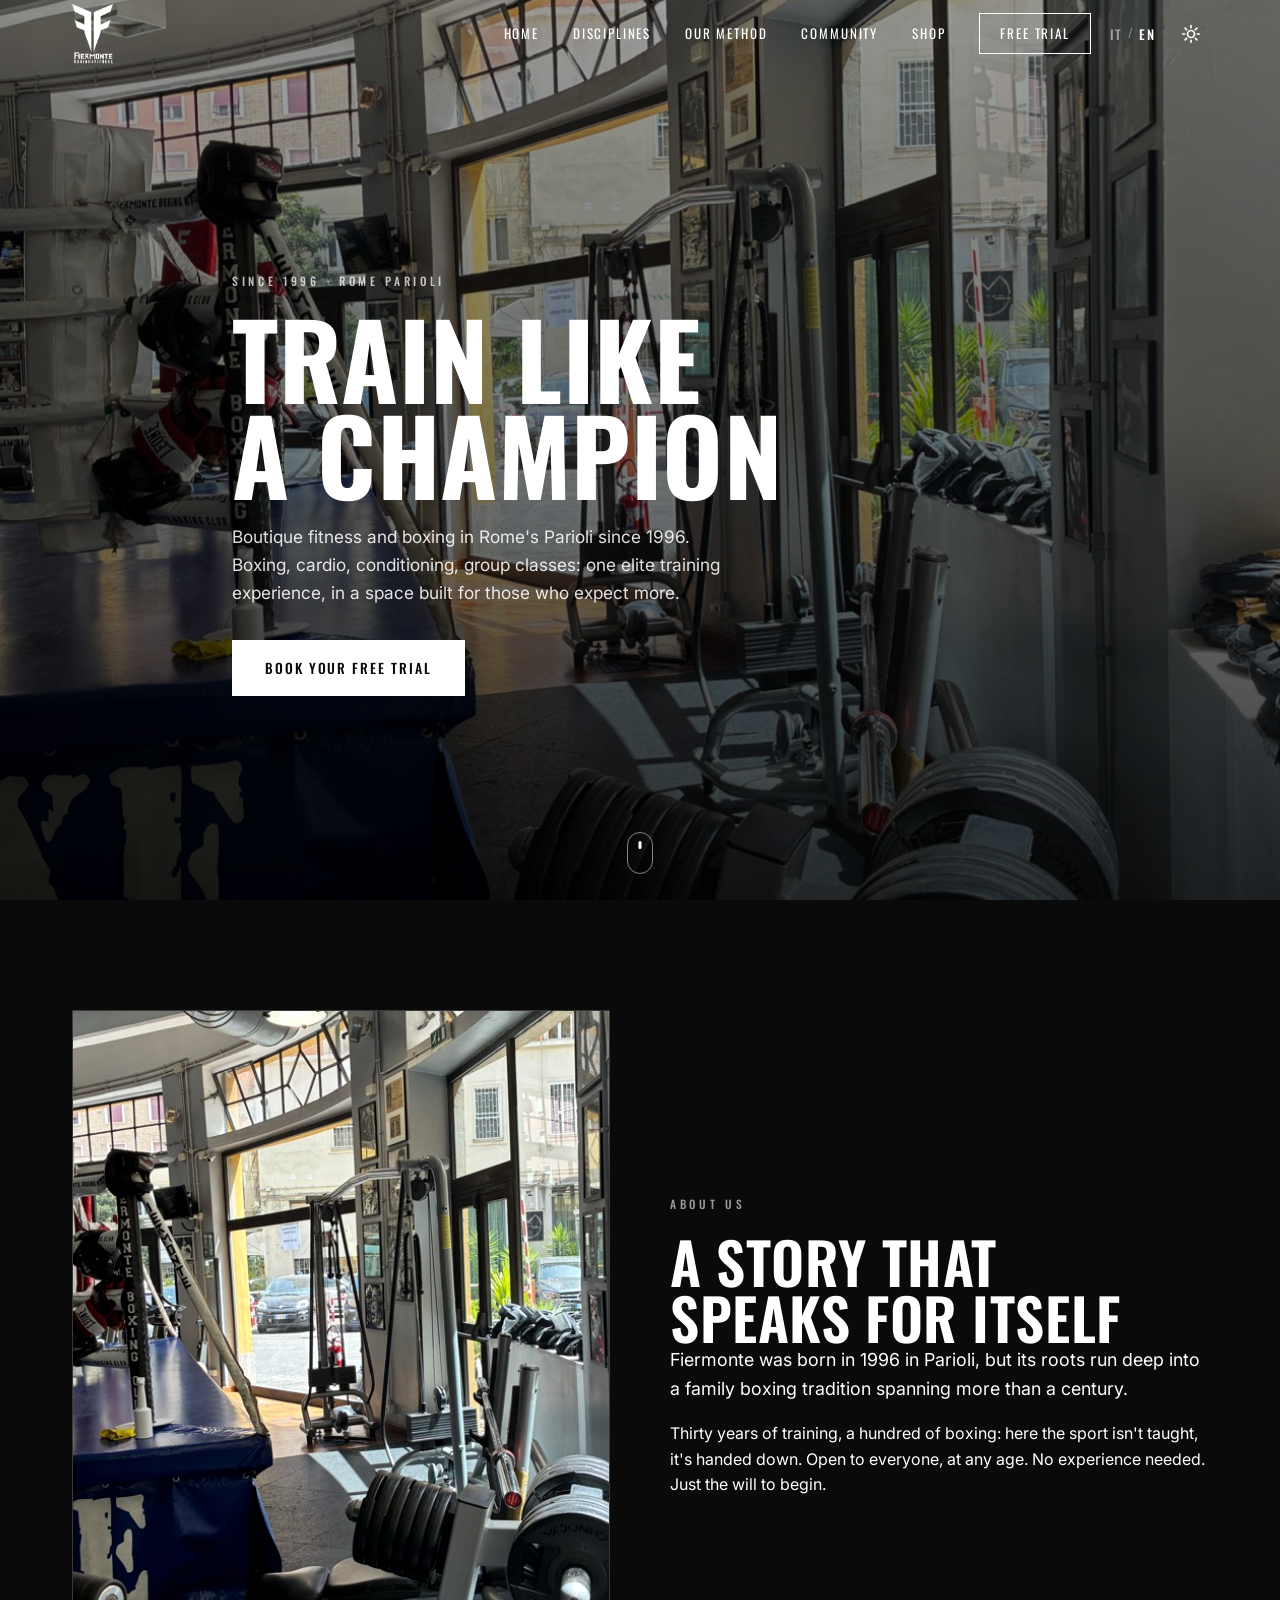
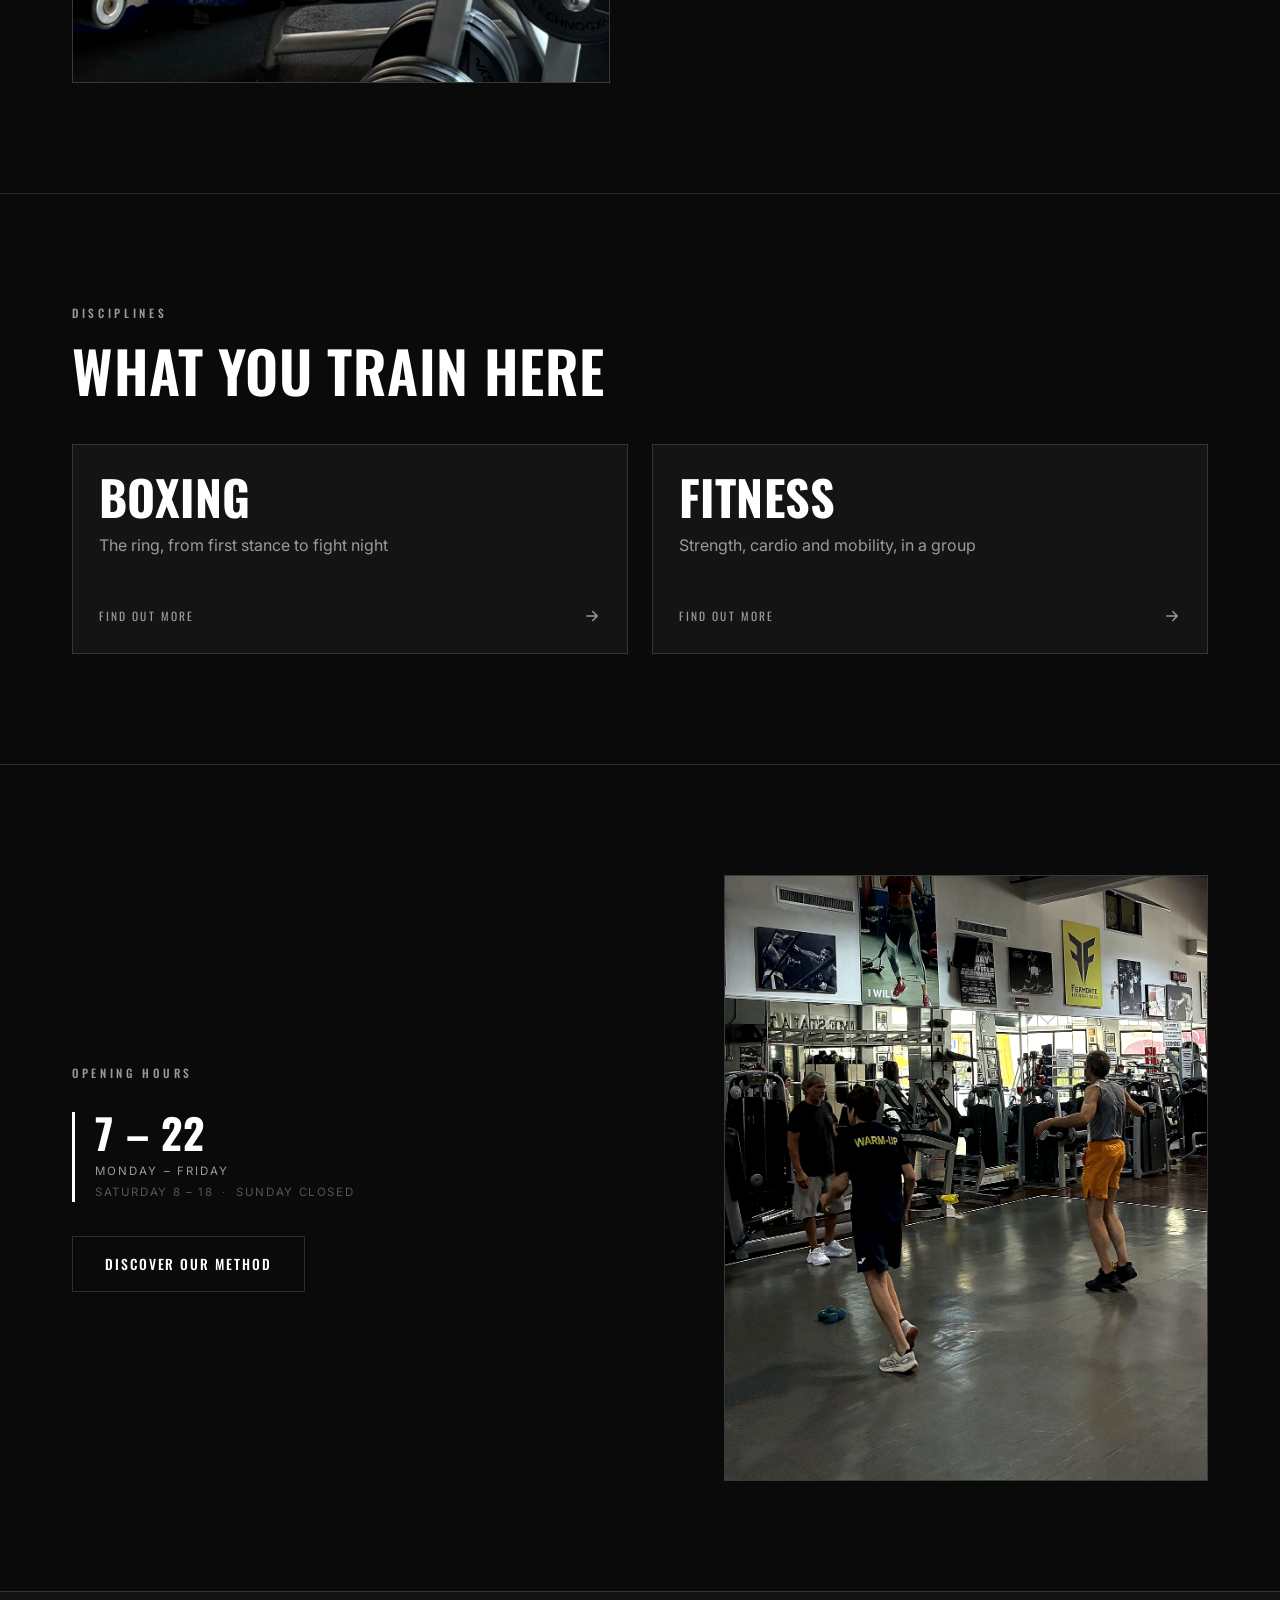
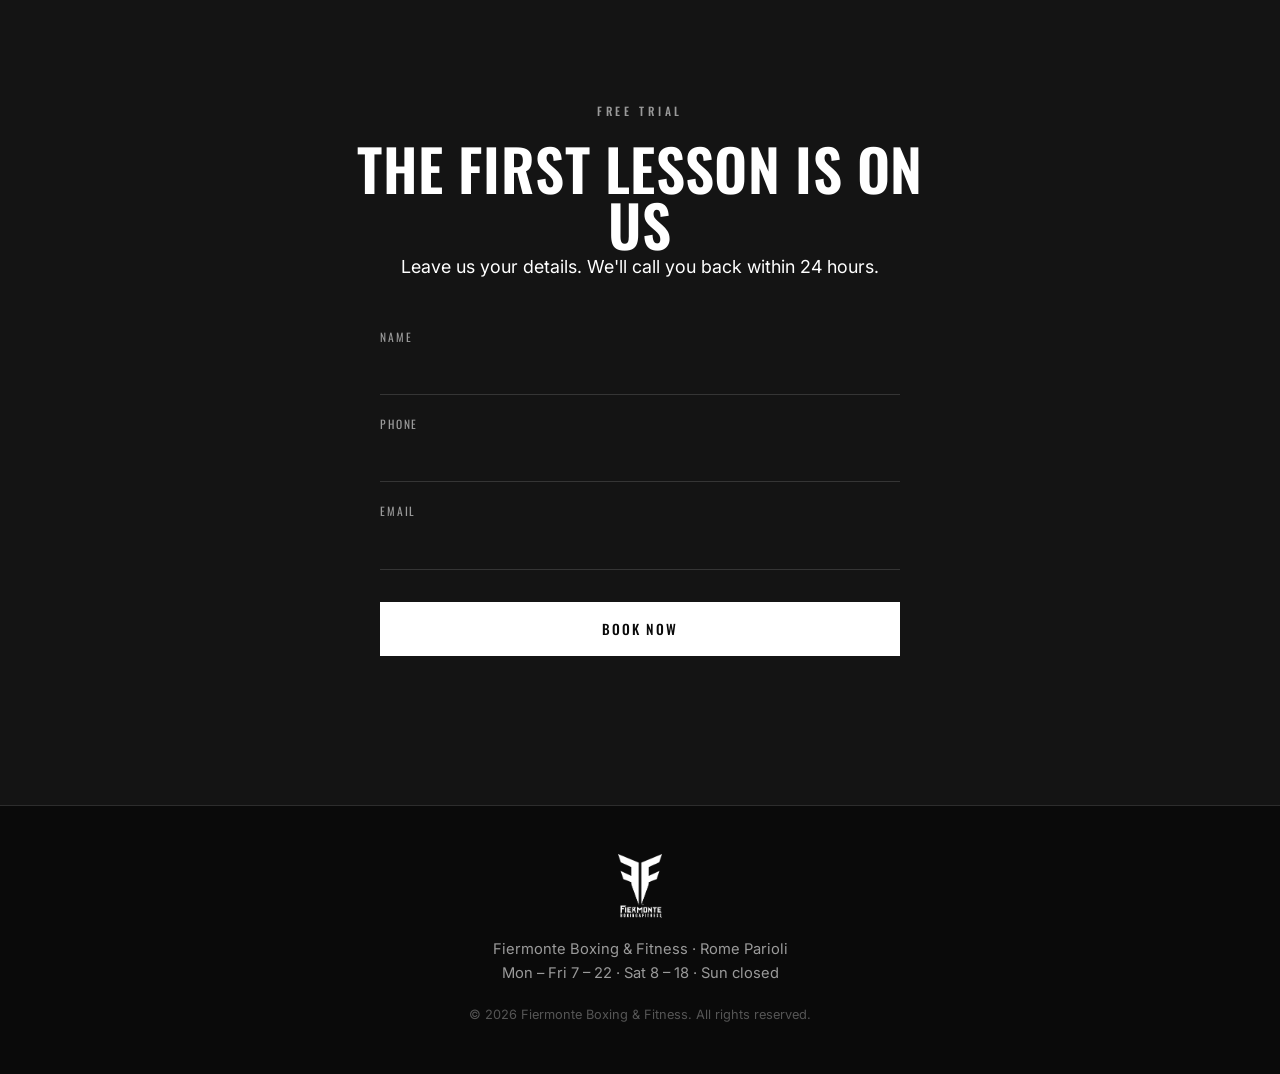
==== commit 3348d112: "discipline changes" ====
--- a/index.html
+++ b/index.html
@@ -140,21 +140,26 @@
           <p class="overline reveal" data-i18n="disc.overline">Discipline</p>
           <h2 class="section-title reveal" data-i18n="disc.title">Cosa alleni da noi</h2>
         </div>
-        <!-- Due famiglie: Boxing / Fitness. Portano alla pagina "Cosa offriamo". -->
+        <!-- Due famiglie: Boxing / Fitness. Stesso stile delle card Discipline.
+             Portano alla pagina "Cosa offriamo" (discipline.html). -->
         <div class="disc-home-cats">
           <a href="discipline.html#boxing" class="disc-home-card reveal">
-            <span class="disc-home-name" data-i18n="disc.cat.boxing">Boxing</span>
-            <span class="disc-home-sub" data-i18n="disc.cat.boxing.sub">Il ring, dalla prima guardia al match</span>
-            <span class="disc-home-more">
-              <span data-i18n="disc.home.cta">Clicca per saperne di più</span>
+            <span class="disc-cat-label">
+              <span class="disc-cat-name" data-i18n="disc.cat.boxing">Boxing</span>
+              <span class="disc-cat-sub" data-i18n="disc.cat.boxing.sub">Il ring, dalla prima guardia al match</span>
+            </span>
+            <span class="disc-cat-foot">
+              <span class="disc-home-more" data-i18n="disc.home.cta">Per saperne di più</span>
               <svg class="disc-home-arrow" viewBox="0 0 24 24" fill="none" stroke="currentColor" stroke-width="2" stroke-linecap="round" stroke-linejoin="round" aria-hidden="true"><path d="M5 12h14M13 6l6 6-6 6"></path></svg>
             </span>
           </a>
           <a href="discipline.html#fitness" class="disc-home-card reveal">
-            <span class="disc-home-name" data-i18n="disc.cat.fitness">Fitness</span>
-            <span class="disc-home-sub" data-i18n="disc.cat.fitness.sub">Forza, cardio e mobilità, in gruppo</span>
-            <span class="disc-home-more">
-              <span data-i18n="disc.home.cta">Clicca per saperne di più</span>
+            <span class="disc-cat-label">
+              <span class="disc-cat-name" data-i18n="disc.cat.fitness">Fitness</span>
+              <span class="disc-cat-sub" data-i18n="disc.cat.fitness.sub">Forza, cardio e mobilità, in gruppo</span>
+            </span>
+            <span class="disc-cat-foot">
+              <span class="disc-home-more" data-i18n="disc.home.cta">Per saperne di più</span>
               <svg class="disc-home-arrow" viewBox="0 0 24 24" fill="none" stroke="currentColor" stroke-width="2" stroke-linecap="round" stroke-linejoin="round" aria-hidden="true"><path d="M5 12h14M13 6l6 6-6 6"></path></svg>
             </span>
           </a>
--- a/css/style.css
+++ b/css/style.css
@@ -407,7 +407,7 @@
 /* =====================================================================
    3. DISCIPLINE
    ===================================================================== */
-.disciplines { background: var(--bg-alt); border-block: 1px solid var(--line); }
+.disciplines { background: var(--bg); border-block: 1px solid var(--line); }
 .disciplines-grid {
   display: grid;
   grid-template-columns: 1fr;
@@ -452,27 +452,22 @@
 }
 .discipline-card:hover::after { transform: scaleX(1); }
 
-/* Home: due famiglie Boxing / Fitness che portano a "Cosa offriamo" */
-.disc-home-cats { display: grid; grid-template-columns: 1fr; gap: 16px; }
-.disc-home-card {
-  display: flex; flex-direction: column; align-items: flex-start; gap: 14px;
-  min-height: 220px; padding: 34px 30px;
-  background: var(--card-bg); border: 1px solid var(--line); color: var(--fg);
-  transition: background .35s var(--ease), border-color .35s var(--ease), transform .35s var(--ease);
-}
-.disc-home-card:hover { background: var(--card-bg-hover); border-color: var(--fg-faint); transform: translateY(-3px); }
-.disc-home-name {
-  font-family: var(--font-display); text-transform: uppercase; font-weight: 700;
-  font-size: clamp(2rem, 6vw, 3rem); line-height: 1; letter-spacing: 0.01em;
-}
-.disc-home-sub { color: var(--fg-muted); font-size: 1rem; max-width: 32ch; }
+/* Home "Cosa offriamo": due schede Boxing / Fitness, identiche a quelle
+   della pagina Discipline, con freccia delicata "Per saperne di più".
+   Lo stile base è condiviso con .disc-cat-head (vedi pagina Discipline). */
+.disc-home-cats { display: grid; grid-template-columns: 1fr; gap: 18px; }
+.disc-home-card { text-decoration: none; }
 .disc-home-more {
-  margin-top: auto; display: inline-flex; align-items: center; gap: 12px;
   font-family: var(--font-display); text-transform: uppercase;
-  letter-spacing: 0.16em; font-size: 0.72rem; color: var(--fg);
-}
-.disc-home-arrow { width: 22px; height: 22px; flex: none; transition: transform .35s var(--ease); }
-.disc-home-card:hover .disc-home-arrow { transform: translateX(6px); }
+  letter-spacing: 0.18em; font-size: 0.72rem; color: var(--fg-muted);
+  transition: color 0.4s var(--ease);
+}
+.disc-home-arrow {
+  width: 18px; height: 18px; flex: none; color: var(--fg-muted);
+  transition: transform 0.4s var(--ease), color 0.4s var(--ease);
+}
+.disc-home-card:hover .disc-home-more { color: var(--fg); }
+.disc-home-card:hover .disc-home-arrow { transform: translateX(5px); color: var(--fg); }
 @media (min-width: 760px) {
   .disc-home-cats { grid-template-columns: 1fr 1fr; gap: 24px; }
 }
@@ -592,7 +587,8 @@
 
 /* Famiglie Boxing / Fitness: due schede affiancate, pannello a tutta larghezza */
 .disc-cats { display: grid; grid-template-columns: 1fr; gap: 18px; }
-.disc-cat-head {
+.disc-cat-head,
+.disc-home-card {
   display: flex; flex-direction: column; justify-content: space-between;
   gap: 40px; min-height: 210px; width: 100%;
   padding: 28px 26px; text-align: left; cursor: pointer;
@@ -602,7 +598,8 @@
   font: inherit;
   transition: background 0.4s var(--ease), border-color 0.4s var(--ease);
 }
-.disc-cat-head:hover { background: var(--bg); border-color: var(--fg-faint); }
+.disc-cat-head:hover,
+.disc-home-card:hover { background: var(--bg); border-color: var(--fg-faint); }
 .disc-cat-head.is-open { border-color: var(--fg); }
 .disc-cat-name {
   display: block;
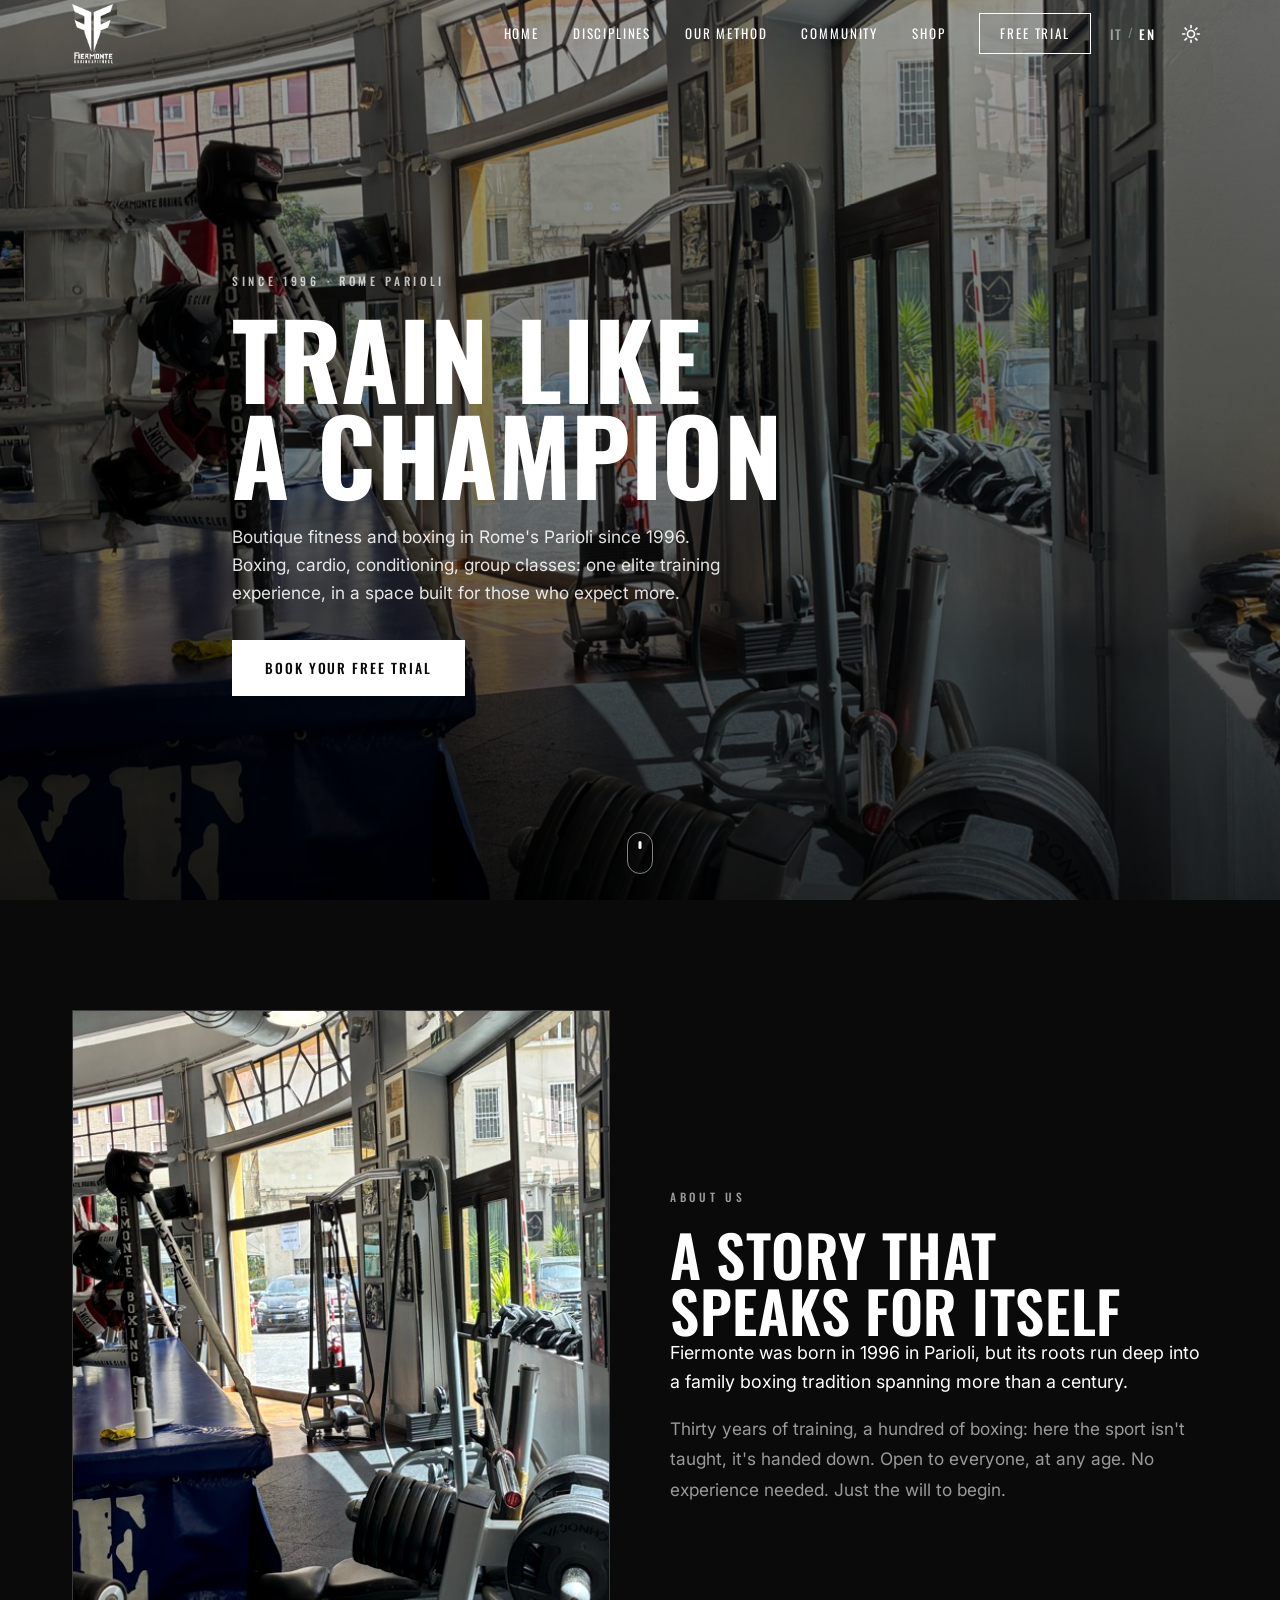
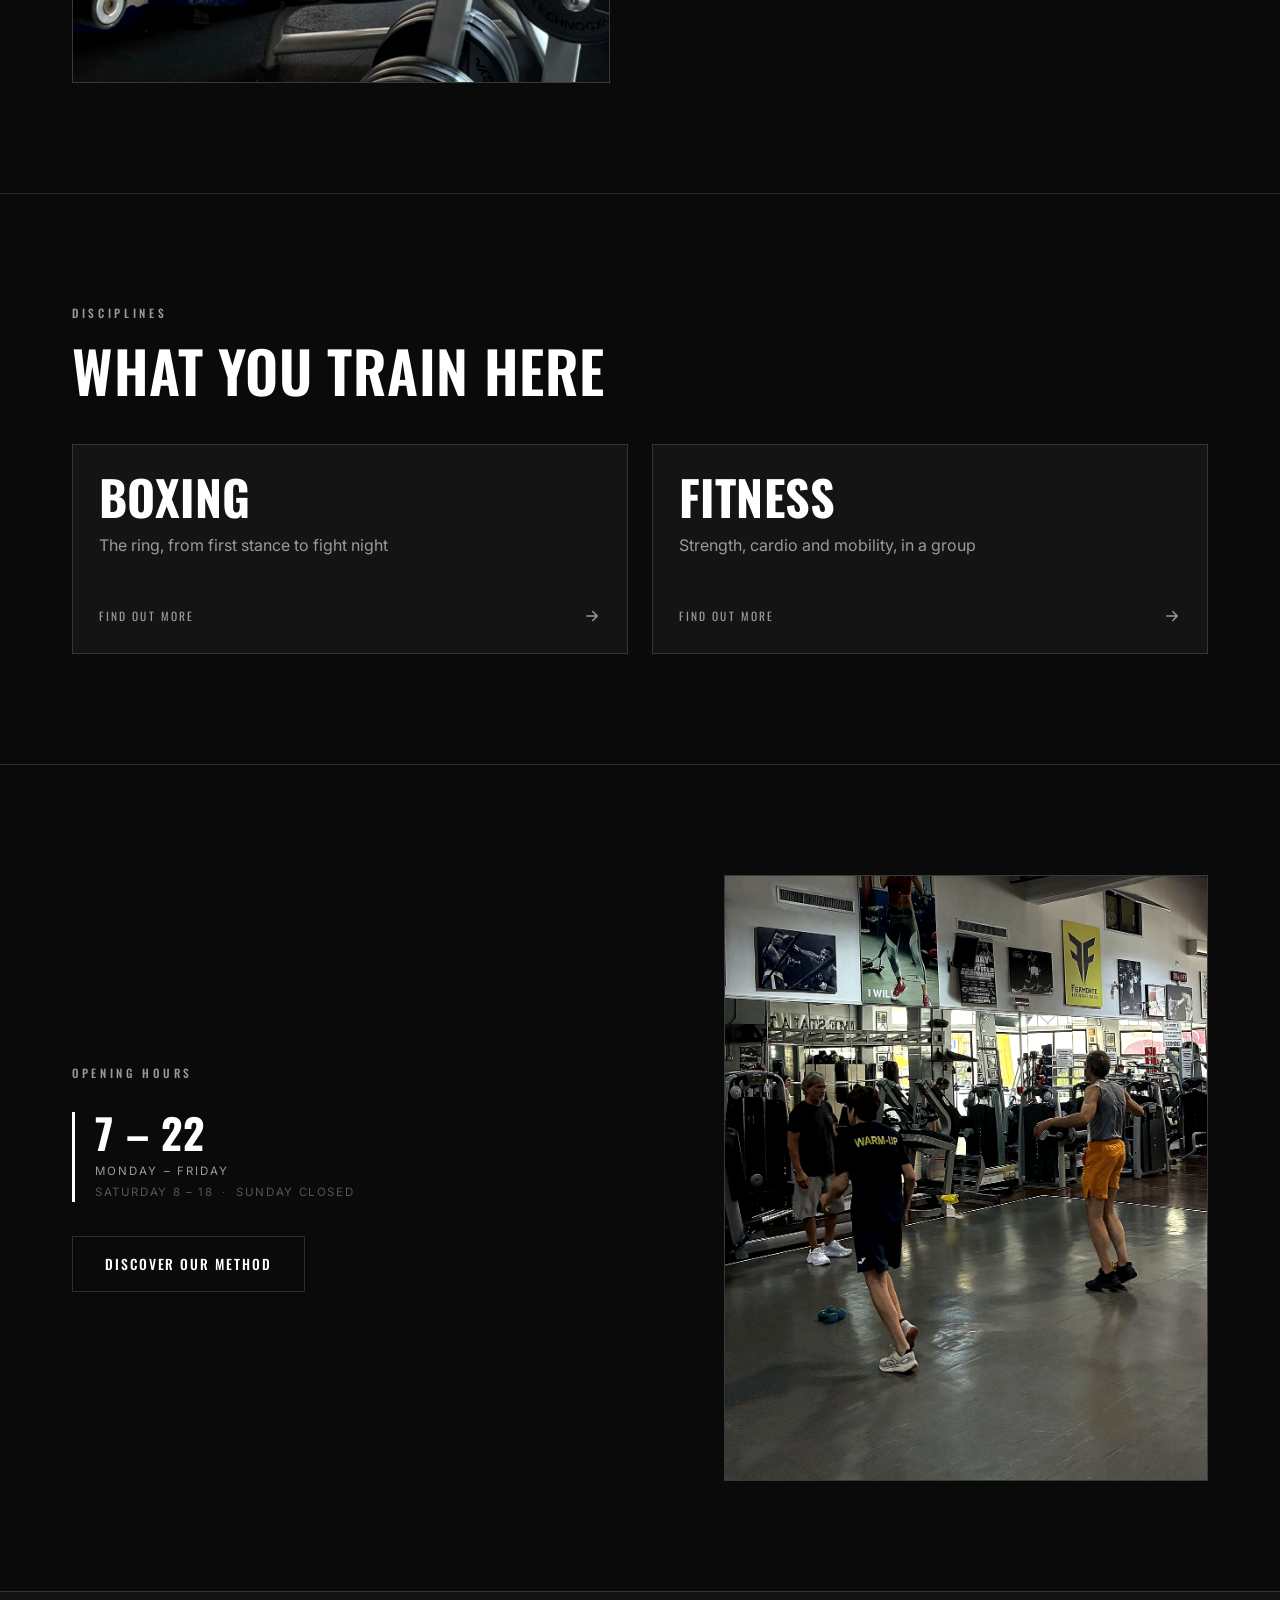
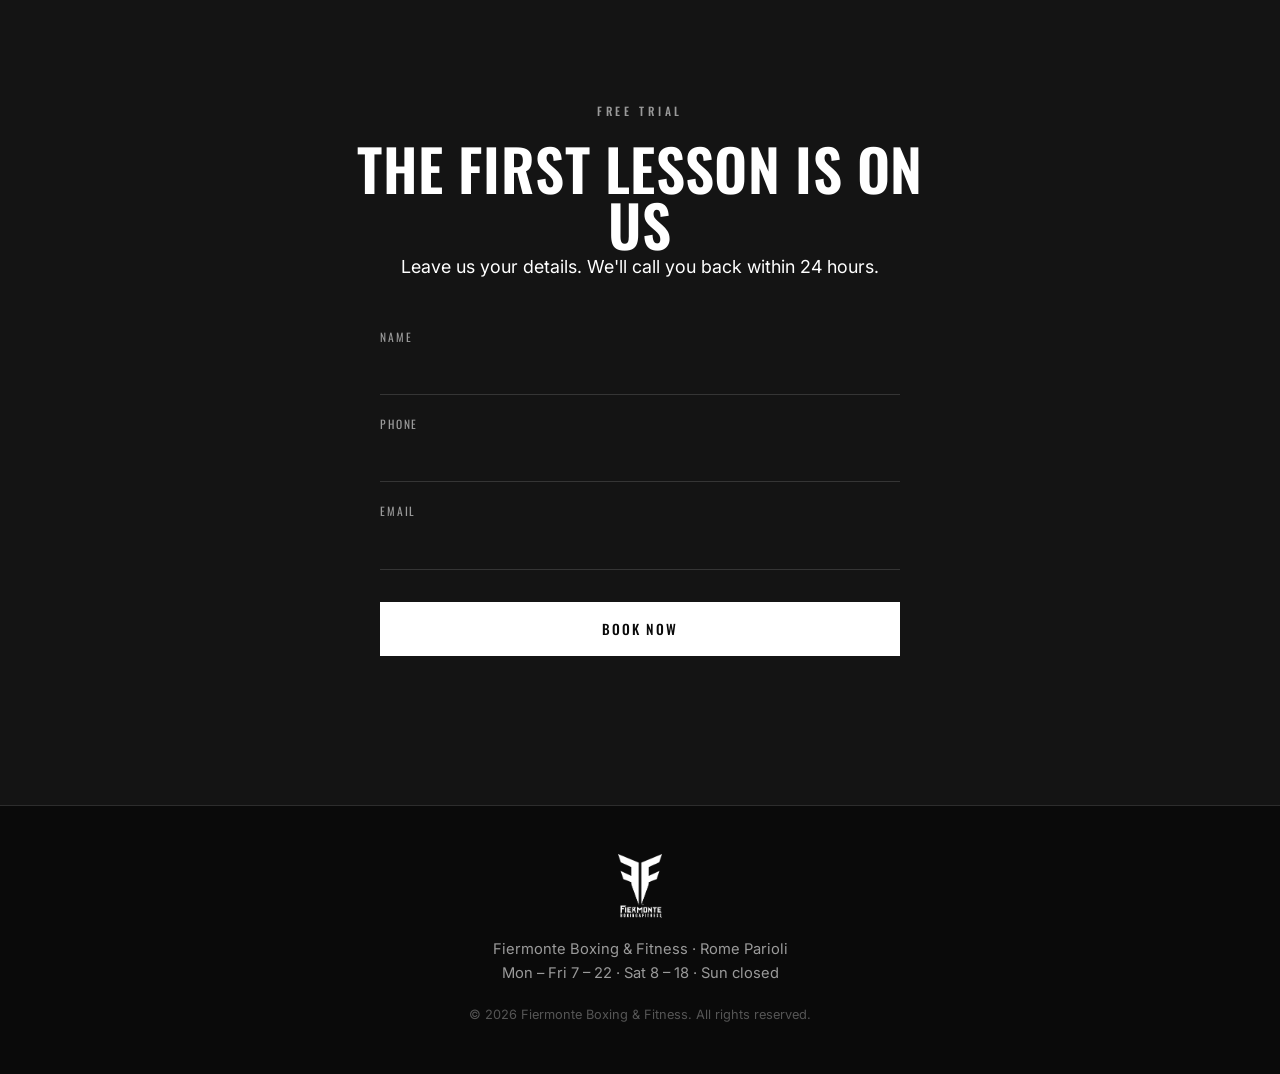
==== commit ba0e6fca: "minor changes" ====
--- a/index.html
+++ b/index.html
@@ -46,7 +46,7 @@
             </div>
           </div>
           <div class="nav-item has-dropdown is-link">
-            <a href="#discipline" class="nav-link nav-dropdown-toggle" data-i18n="nav.disciplines">Discipline</a>
+            <a href="discipline.html" class="nav-link nav-dropdown-toggle" data-i18n="nav.disciplines">Discipline</a>
             <div class="nav-dropdown">
               <a href="discipline.html" class="nav-drop-link" data-i18n="nav.list">Cosa offriamo</a>
               <a href="calendario.html" class="nav-drop-link" data-i18n="nav.calendar">Calendario</a>
@@ -124,7 +124,7 @@
             Fiermonte nasce nel 1996 ai Parioli, ma le sue radici affondano in una
             tradizione di famiglia nel pugilato che dura da oltre un secolo.
           </p>
-          <p class="reveal" data-i18n="about.body">
+          <p class="prose-p reveal" data-i18n="about.body">
             Trent'anni di palestra, cento di boxe: qui il pugilato non si insegna,
             si tramanda. Accessibile a chiunque, a qualunque età. Non serve
             esperienza. Serve solo voglia di iniziare.
--- a/css/style.css
+++ b/css/style.css
@@ -558,7 +558,10 @@
 }
 
 /* Pagina Discipline (Lista): righe foto + descrizione */
-.page-hero--compact { min-height: auto; padding-bottom: 30px; border-bottom: none; }
+/* .section.page-hero--compact (doppia classe) per battere in specificità
+   la regola responsive ".section { padding-block }" a >=720px, che altrimenti
+   riporterebbe il padding-bottom al valore pieno su desktop/tablet. */
+.section.page-hero--compact { min-height: auto; padding-bottom: 30px; border-bottom: none; }
 /* Hero con video di sfondo + testo sovrapposto (stile hero home) */
 .disc-hero {
   position: relative;
@@ -666,11 +669,15 @@
 .container--narrow { max-width: 760px; }
 
 .storia-intro { padding-bottom: 40px; }
+/* Pagina "Il nostro metodo": il testo deve stare vicino al titolo, non serve
+   il grande respiro verticale usato altrove tra hero e sezione successiva. */
+.section.method-intro { padding-top: 0; }
 .storia-h2 {
   font-family: var(--font-display); text-transform: uppercase; font-weight: 600;
   font-size: clamp(1.7rem, 4.5vw, 2.4rem); line-height: 1.08; letter-spacing: 0.01em;
   margin-bottom: 28px;
 }
+.method-support-title { margin-top: 16px; }
 .prose-p { color: var(--fg-muted); font-size: 1.08rem; line-height: 1.75; margin-bottom: 20px; }
 .prose-p:last-child { margin-bottom: 0; }
 .prose-list {
